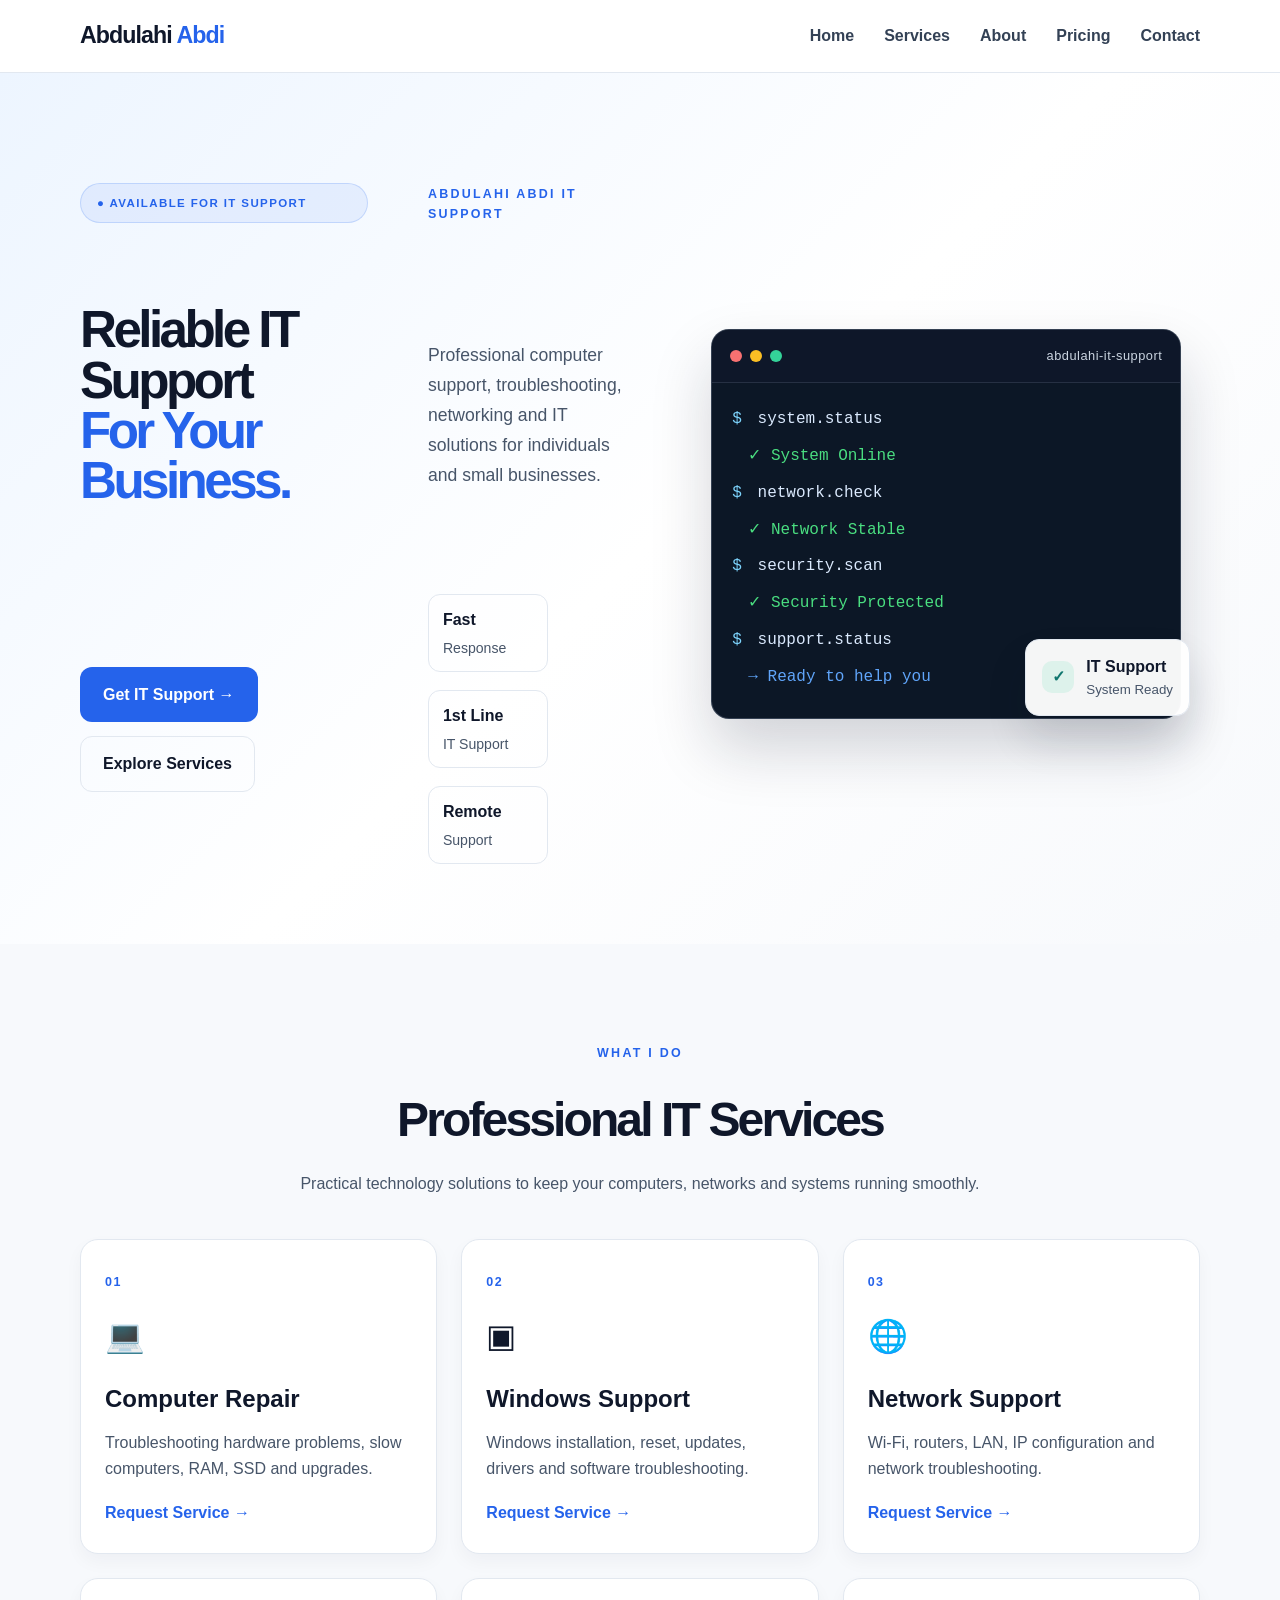
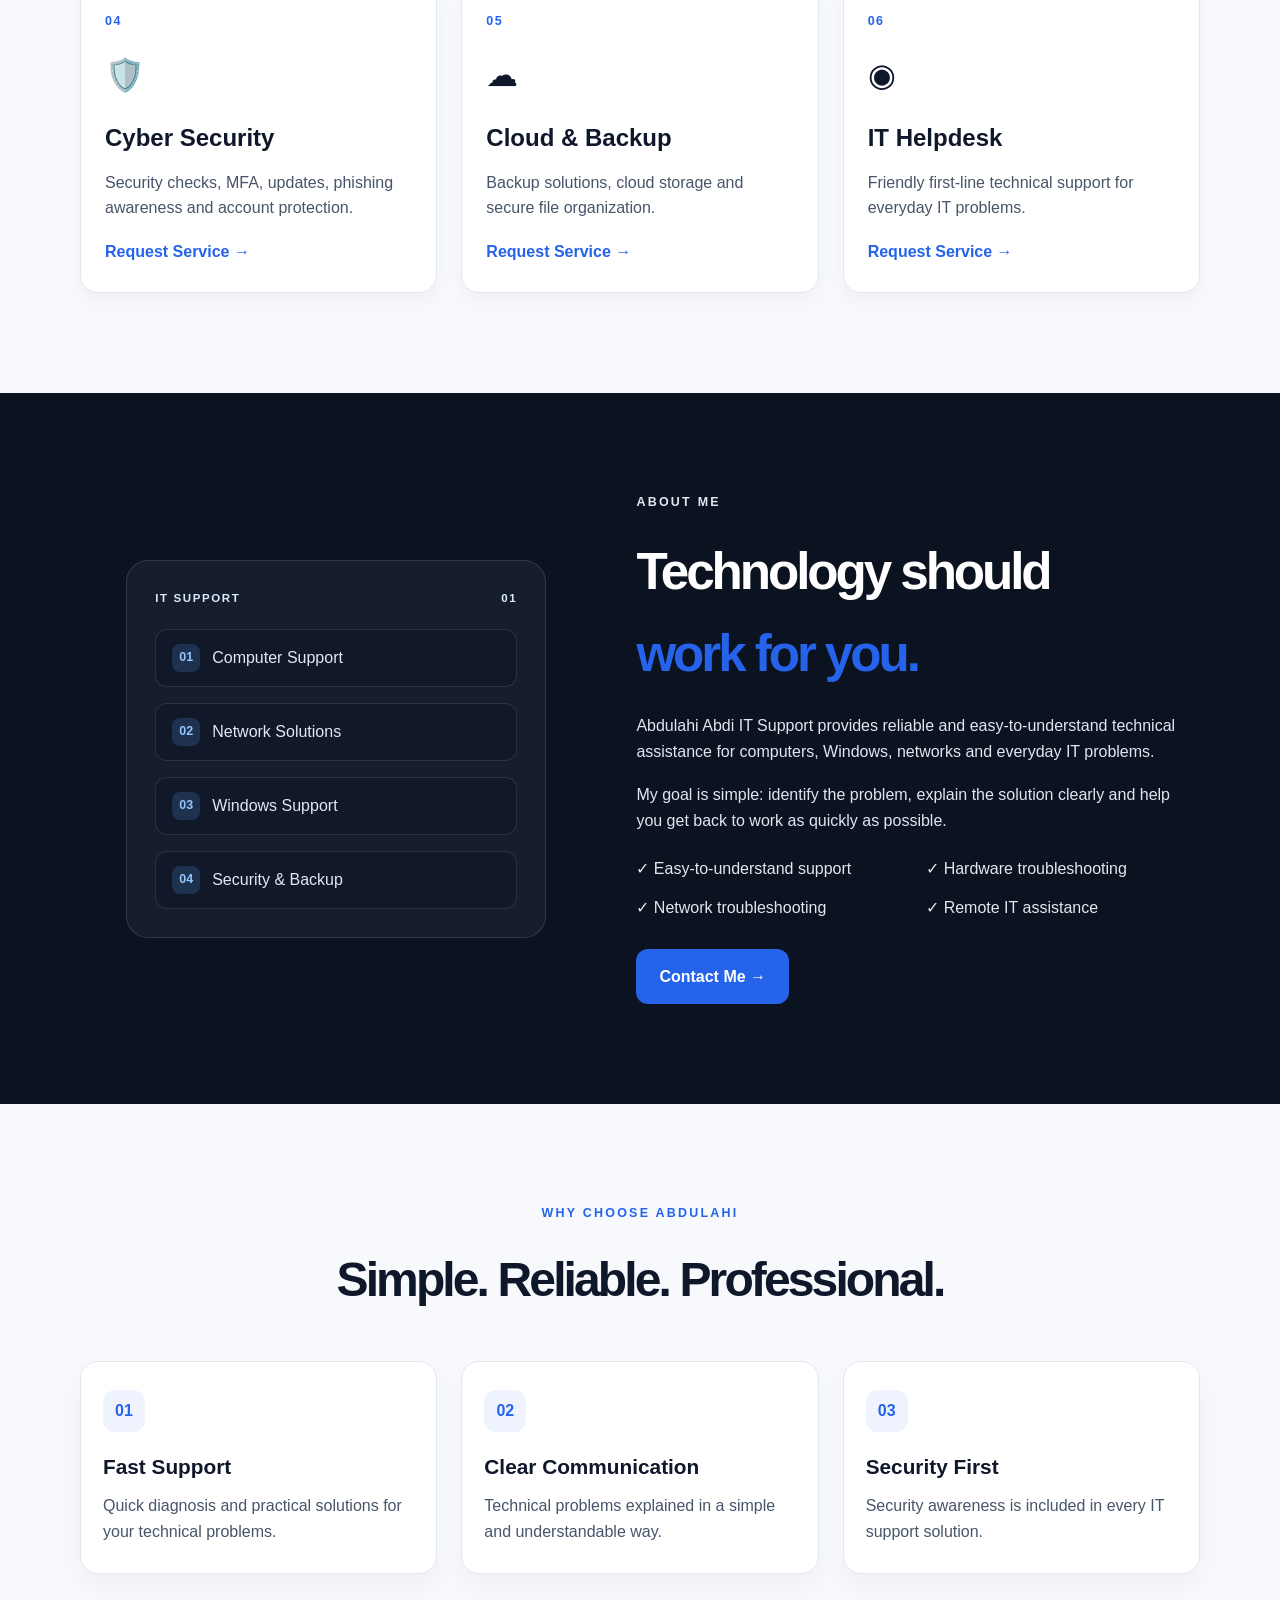
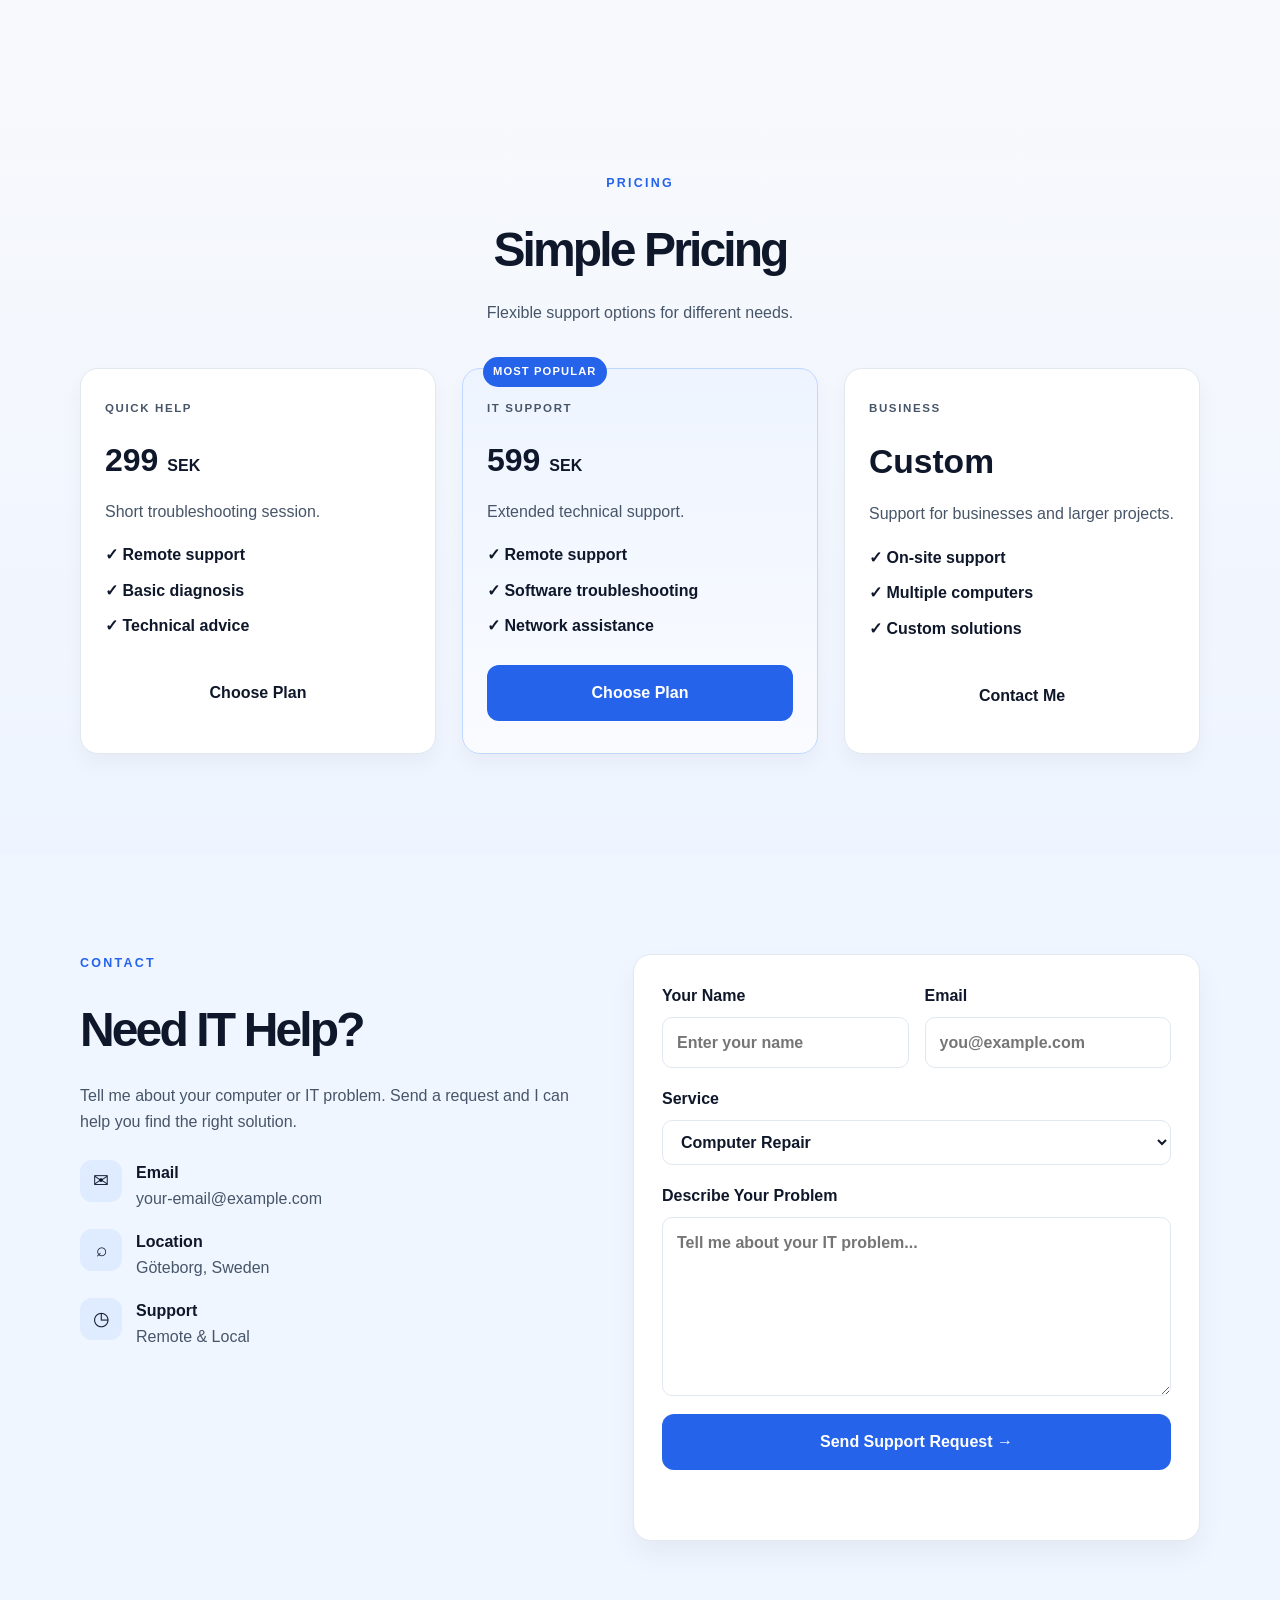
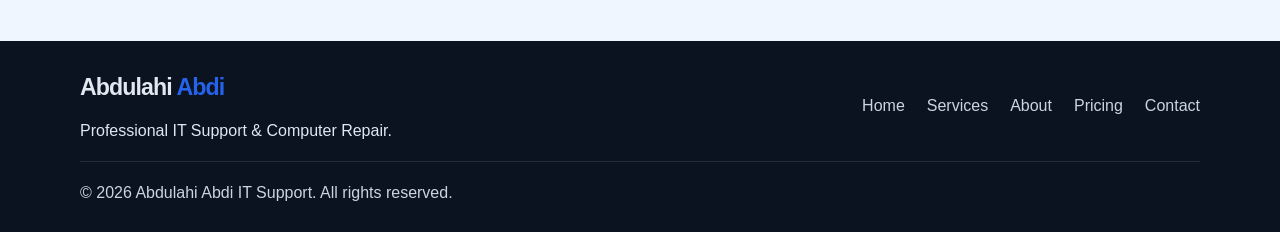
==== index.html @ 8cea76dd "Add files via upload" ====
<!DOCTYPE html>
<html lang="en">
<head>
    <meta charset="UTF-8">
    <meta name="viewport" content="width=device-width, initial-scale=1.0">

    <meta name="description"
        content="Abdulahi Abdi IT Support - Professional IT support, computer repair, networking and technical solutions in Sweden.">

    <title>Abdulahi Abdi | IT Support</title>

    <link rel="stylesheet" href="style.css">
</head>

<body>

    <!-- HEADER -->
    <header class="header">
        <div class="container nav">

            <a href="#home" class="logo">
                Abdulahi <span>Abdi</span>
            </a>

            <button class="menu-btn" id="menuBtn" aria-label="Open menu">
                ☰
            </button>

            <nav id="navMenu">
                <a href="#home">Home</a>
                <a href="#services">Services</a>
                <a href="#about">About</a>
                <a href="#pricing">Pricing</a>
                <a href="#contact">Contact</a>
            </nav>

        </div>
    </header>


    <!-- HERO -->
    <section id="home" class="hero">

        <div class="container hero-grid">

            <div class="hero-content">

                <div class="badge">
                    ● AVAILABLE FOR IT SUPPORT
                </div>

                <p class="eyebrow">
                    ABDULAHI ABDI IT SUPPORT
                </p>

                <h1>
                    Reliable IT Support
                    <span>For Your Business.</span>
                </h1>

                <p class="hero-text">
                    Professional computer support, troubleshooting,
                    networking and IT solutions for individuals and
                    small businesses.
                </p>

                <div class="hero-buttons">

                    <a href="#contact" class="btn primary">
                        Get IT Support →
                    </a>

                    <a href="#services" class="btn outline">
                        Explore Services
                    </a>

                </div>

                <div class="hero-info">

                    <div>
                        <strong>Fast</strong>
                        <span>Response</span>
                    </div>

                    <div>
                        <strong>1st Line</strong>
                        <span>IT Support</span>
                    </div>

                    <div>
                        <strong>Remote</strong>
                        <span>Support</span>
                    </div>

                </div>

            </div>


            <!-- IT TERMINAL -->
            <div class="hero-visual">

                <div class="glow"></div>

                <div class="terminal-window">

                    <div class="terminal-header">

                        <div class="terminal-dots">
                            <span></span>
                            <span></span>
                            <span></span>
                        </div>

                        <p>abdulahi-it-support</p>

                    </div>

                    <div class="terminal-body">

                        <p>
                            <span class="command">$</span>
                            system.status
                        </p>

                        <p class="success">
                            ✓ System Online
                        </p>

                        <p>
                            <span class="command">$</span>
                            network.check
                        </p>

                        <p class="success">
                            ✓ Network Stable
                        </p>

                        <p>
                            <span class="command">$</span>
                            security.scan
                        </p>

                        <p class="success">
                            ✓ Security Protected
                        </p>

                        <p>
                            <span class="command">$</span>
                            support.status
                        </p>

                        <p class="ready">
                            → Ready to help you
                        </p>

                    </div>

                </div>

                <div class="floating-card">

                    <div class="floating-icon">
                        ✓
                    </div>

                    <div>
                        <strong>IT Support</strong>
                        <small>System Ready</small>
                    </div>

                </div>

            </div>

        </div>

    </section>


    <!-- SERVICES -->
    <section id="services" class="section">

        <div class="container">

            <div class="section-heading">

                <p class="eyebrow">
                    WHAT I DO
                </p>

                <h2>
                    Professional IT Services
                </h2>

                <p>
                    Practical technology solutions to keep your
                    computers, networks and systems running smoothly.
                </p>

            </div>


            <div class="services-grid">

                <article class="service-card">

                    <div class="service-number">01</div>

                    <div class="service-icon">💻</div>

                    <h3>Computer Repair</h3>

                    <p>
                        Troubleshooting hardware problems,
                        slow computers, RAM, SSD and upgrades.
                    </p>

                    <button class="service-btn"
                        data-service="Computer Repair">
                        Request Service →
                    </button>

                </article>


                <article class="service-card">

                    <div class="service-number">02</div>

                    <div class="service-icon">▣</div>

                    <h3>Windows Support</h3>

                    <p>
                        Windows installation, reset, updates,
                        drivers and software troubleshooting.
                    </p>

                    <button class="service-btn"
                        data-service="Windows Support">
                        Request Service →
                    </button>

                </article>


                <article class="service-card">

                    <div class="service-number">03</div>

                    <div class="service-icon">🌐</div>

                    <h3>Network Support</h3>

                    <p>
                        Wi-Fi, routers, LAN, IP configuration
                        and network troubleshooting.
                    </p>

                    <button class="service-btn"
                        data-service="Network Support">
                        Request Service →
                    </button>

                </article>


                <article class="service-card">

                    <div class="service-number">04</div>

                    <div class="service-icon">🛡️</div>

                    <h3>Cyber Security</h3>

                    <p>
                        Security checks, MFA, updates,
                        phishing awareness and account protection.
                    </p>

                    <button class="service-btn"
                        data-service="Cyber Security">
                        Request Service →
                    </button>

                </article>


                <article class="service-card">

                    <div class="service-number">05</div>

                    <div class="service-icon">☁</div>

                    <h3>Cloud & Backup</h3>

                    <p>
                        Backup solutions, cloud storage and
                        secure file organization.
                    </p>

                    <button class="service-btn"
                        data-service="Cloud & Backup">
                        Request Service →
                    </button>

                </article>


                <article class="service-card">

                    <div class="service-number">06</div>

                    <div class="service-icon">◉</div>

                    <h3>IT Helpdesk</h3>

                    <p>
                        Friendly first-line technical support
                        for everyday IT problems.
                    </p>

                    <button class="service-btn"
                        data-service="IT Helpdesk">
                        Request Service →
                    </button>

                </article>

            </div>

        </div>

    </section>


    <!-- ABOUT -->
    <section id="about" class="about-section">

        <div class="container about-grid">

            <div class="about-visual">

                <div class="about-box">

                    <div class="about-top">
                        <span>IT SUPPORT</span>
                        <span>01</span>
                    </div>

                    <div class="about-code">

                        <p>
                            <span>01</span>
                            Computer Support
                        </p>

                        <p>
                            <span>02</span>
                            Network Solutions
                        </p>

                        <p>
                            <span>03</span>
                            Windows Support
                        </p>

                        <p>
                            <span>04</span>
                            Security & Backup
                        </p>

                    </div>

                </div>

            </div>


            <div class="about-content">

                <p class="eyebrow">
                    ABOUT ME
                </p>

                <h2>
                    Technology should
                    <span>work for you.</span>
                </h2>

                <p>
                    Abdulahi Abdi IT Support provides reliable and
                    easy-to-understand technical assistance for
                    computers, Windows, networks and everyday IT
                    problems.
                </p>

                <p>
                    My goal is simple: identify the problem,
                    explain the solution clearly and help you get
                    back to work as quickly as possible.
                </p>

                <div class="check-list">

                    <div>✓ Easy-to-understand support</div>
                    <div>✓ Hardware troubleshooting</div>
                    <div>✓ Network troubleshooting</div>
                    <div>✓ Remote IT assistance</div>

                </div>

                <a href="#contact" class="btn primary">
                    Contact Me →
                </a>

            </div>

        </div>

    </section>


    <!-- WHY CHOOSE US -->
    <section class="section why-section">

        <div class="container">

            <div class="section-heading">

                <p class="eyebrow">
                    WHY CHOOSE ABDULAHI
                </p>

                <h2>
                    Simple. Reliable. Professional.
                </h2>

            </div>


            <div class="why-grid">

                <div class="why-card">
                    <div>01</div>
                    <h3>Fast Support</h3>
                    <p>
                        Quick diagnosis and practical solutions
                        for your technical problems.
                    </p>
                </div>

                <div class="why-card">
                    <div>02</div>
                    <h3>Clear Communication</h3>
                    <p>
                        Technical problems explained in a simple
                        and understandable way.
                    </p>
                </div>

                <div class="why-card">
                    <div>03</div>
                    <h3>Security First</h3>
                    <p>
                        Security awareness is included in every
                        IT support solution.
                    </p>
                </div>

            </div>

        </div>

    </section>


    <!-- PRICING -->
    <section id="pricing" class="section pricing-section">

        <div class="container">

            <div class="section-heading">

                <p class="eyebrow">
                    PRICING
                </p>

                <h2>
                    Simple Pricing
                </h2>

                <p>
                    Flexible support options for different needs.
                </p>

            </div>


            <div class="pricing-grid">

                <article class="price-card">

                    <p class="plan">QUICK HELP</p>

                    <h3>
                        299 <small>SEK</small>
                    </h3>

                    <p>
                        Short troubleshooting session.
                    </p>

                    <ul>
                        <li>✓ Remote support</li>
                        <li>✓ Basic diagnosis</li>
                        <li>✓ Technical advice</li>
                    </ul>

                    <a href="#contact"
                        class="btn outline full">
                        Choose Plan
                    </a>

                </article>


                <article class="price-card featured">

                    <div class="popular">
                        MOST POPULAR
                    </div>

                    <p class="plan">IT SUPPORT</p>

                    <h3>
                        599 <small>SEK</small>
                    </h3>

                    <p>
                        Extended technical support.
                    </p>

                    <ul>
                        <li>✓ Remote support</li>
                        <li>✓ Software troubleshooting</li>
                        <li>✓ Network assistance</li>
                    </ul>

                    <a href="#contact"
                        class="btn primary full">
                        Choose Plan
                    </a>

                </article>


                <article class="price-card">

                    <p class="plan">BUSINESS</p>

                    <h3 class="custom">
                        Custom
                    </h3>

                    <p>
                        Support for businesses and larger projects.
                    </p>

                    <ul>
                        <li>✓ On-site support</li>
                        <li>✓ Multiple computers</li>
                        <li>✓ Custom solutions</li>
                    </ul>

                    <a href="#contact"
                        class="btn outline full">
                        Contact Me
                    </a>

                </article>

            </div>

        </div>

    </section>


    <!-- CONTACT -->
    <section id="contact" class="contact-section">

        <div class="container contact-grid">

            <div class="contact-content">

                <p class="eyebrow">
                    CONTACT
                </p>

                <h2>
                    Need IT Help?
                </h2>

                <p>
                    Tell me about your computer or IT problem.
                    Send a request and I can help you find the
                    right solution.
                </p>

                <div class="contact-items">

                    <div class="contact-item">
                        <div>✉</div>
                        <div>
                            <strong>Email</strong>
                            <span>your-email@example.com</span>
                        </div>
                    </div>

                    <div class="contact-item">
                        <div>⌕</div>
                        <div>
                            <strong>Location</strong>
                            <span>Göteborg, Sweden</span>
                        </div>
                    </div>

                    <div class="contact-item">
                        <div>◷</div>
                        <div>
                            <strong>Support</strong>
                            <span>Remote & Local</span>
                        </div>
                    </div>

                </div>

            </div>


            <form id="contactForm" class="contact-form">

                <div class="form-row">

                    <label>
                        Your Name
                        <input
                            type="text"
                            id="name"
                            placeholder="Enter your name"
                            required>
                    </label>

                    <label>
                        Email
                        <input
                            type="email"
                            id="email"
                            placeholder="you@example.com"
                            required>
                    </label>

                </div>


                <label>
                    Service
                    <select id="service">

                        <option>Computer Repair</option>
                        <option>Windows Support</option>
                        <option>Network Support</option>
                        <option>Cyber Security</option>
                        <option>Cloud & Backup</option>
                        <option>IT Helpdesk</option>

                    </select>
                </label>


                <label>
                    Describe Your Problem
                    <textarea
                        id="message"
                        rows="6"
                        placeholder="Tell me about your IT problem..."
                        required></textarea>
                </label>


                <button
                    type="submit"
                    class="btn primary full">
                    Send Support Request →
                </button>

                <p id="formMessage"></p>

            </form>

        </div>

    </section>


    <!-- FOOTER -->
    <footer>

        <div class="container footer-grid">

            <div>

                <a href="#home" class="logo">
                    Abdulahi <span>Abdi</span>
                </a>

                <p>
                    Professional IT Support &
                    Computer Repair.
                </p>

            </div>


            <div class="footer-links">

                <a href="#home">Home</a>
                <a href="#services">Services</a>
                <a href="#about">About</a>
                <a href="#pricing">Pricing</a>
                <a href="#contact">Contact</a>

            </div>

        </div>


        <div class="container copyright">

            <p>
                © <span id="year"></span>
                Abdulahi Abdi IT Support.
                All rights reserved.
            </p>

        </div>

    </footer>


    <script src="script.js"></script>

</body>
</html>
---- style.css ----
﻿* {
  box-sizing: border-box;
  margin: 0;
  padding: 0;
}

:root {
  --bg: #f7f9fc;
  --text: #0f172a;
  --muted: #475569;
  --primary: #2563eb;
  --primary-dark: #1d4ed8;
  --secondary: #ffffff;
  --border: #e2e8f0;
  --dark: #0b1220;
  --card: #ffffff;
  --soft: #f3f6fb;
  --green: #32d583;
  --blue: #60a5fa;
  --shadow: rgba(15, 23, 42, 0.12);
}

html {
  scroll-behavior: smooth;
}

body {
  font-family: Inter, "Segoe UI", sans-serif;
  color: var(--text);
  background: var(--bg);
  line-height: 1.6;
}

a {
  text-decoration: none;
  color: inherit;
}

button,
input,
select,
textarea {
  font: inherit;
}

img {
  max-width: 100%;
  display: block;
}

.container {
  width: min(1120px, 92%);
  margin: 0 auto;
}

.header {
  position: sticky;
  top: 0;
  z-index: 100;
  background: rgba(255, 255, 255, 0.95);
  backdrop-filter: blur(12px);
  border-bottom: 1px solid var(--border);
}

.nav {
  display: flex;
  align-items: center;
  justify-content: space-between;
  height: 72px;
}

.logo {
  font-size: 1.45rem;
  font-weight: 900;
  letter-spacing: -0.04em;
}

.logo span {
  color: var(--primary);
}

nav {
  display: flex;
  align-items: center;
  gap: 30px;
  color: #334155;
  font-weight: 700;
}

nav a {
  transition: color 0.2s ease;
}

nav a:hover {
  color: var(--primary);
}

.menu-btn {
  display: none;
  background: transparent;
  border: none;
  color: var(--dark);
  font-size: 1.8rem;
  cursor: pointer;
}

.hero {
  padding: 110px 0 80px;
  background: linear-gradient(135deg, #edf5ff 0%, #ffffff 52%, #f7f9fc 100%);
}

.hero-content {
  display: grid;
  grid-template-columns: 1.15fr 0.85fr;
  gap: 60px;
  align-items: center;
}

.small-title {
  color: var(--primary);
  font-size: 0.76rem;
  letter-spacing: 0.2em;
  font-weight: 800;
  margin-bottom: 18px;
}

.hero-text h1 {
  font-size: clamp(2.9rem, 5vw, 5rem);
  line-height: 0.98;
  letter-spacing: -0.06em;
  font-weight: 900;
  max-width: 620px;
}

.hero-text h1 span {
  color: var(--primary);
}

.hero-description {
  color: var(--muted);
  font-size: 1.1rem;
  max-width: 580px;
  margin-top: 22px;
}

.hero-buttons {
  display: flex;
  flex-wrap: wrap;
  gap: 14px;
  margin-top: 28px;
}

.btn {
  display: inline-block;
  border-radius: 12px;
  padding: 14px 22px;
  font-weight: 800;
  border: 1px solid transparent;
  transition: 0.2s ease;
}

.btn.primary {
  background: var(--primary);
  color: #ffffff;
}

.btn.primary:hover {
  background: var(--primary-dark);
}

.btn.secondary {
  background: var(--secondary);
  border-color: var(--border);
  color: var(--text);
}

.btn.secondary:hover {
  border-color: #94a3b8;
}

.full {
  width: 100%;
  text-align: center;
}

.computer-card {
  display: flex;
  justify-content: center;
}

.terminal {
  width: min(100%, 470px);
  background: #0d1728;
  color: #dbeafe;
  border-radius: 18px;
  padding: 22px;
  box-shadow: 0 28px 60px rgba(15, 23, 42, 0.22);
  font-family: "SFMono-Regular", Consolas, monospace;
}

.terminal-top {
  display: flex;
  align-items: center;
  gap: 10px;
  margin-bottom: 22px;
}

.terminal-top span {
  width: 12px;
  height: 12px;
  border-radius: 50%;
  display: inline-block;
}

.terminal-top span:nth-child(1) {
  background: #f87171;
}

.terminal-top span:nth-child(2) {
  background: #fbbf24;
}

.terminal-top span:nth-child(3) {
  background: #4ade80;
}

.terminal-content p {
  margin: 10px 0;
  font-size: 1rem;
}

.terminal-content .green {
  color: var(--green);
}

.terminal-content .blue {
  color: var(--blue);
}

.section {
  padding: 100px 0;
}

.section-title {
  text-align: center;
  margin-bottom: 48px;
}

.section-title h2 {
  font-size: clamp(2.1rem, 4vw, 3rem);
  letter-spacing: -0.05em;
  margin-bottom: 12px;
}

.section-title p:last-child {
  color: var(--muted);
  max-width: 620px;
  margin: 0 auto;
}

.services-grid {
  display: grid;
  grid-template-columns: repeat(3, minmax(0, 1fr));
  gap: 24px;
}

.service-card {
  background: var(--card);
  border: 1px solid var(--border);
  border-radius: 18px;
  padding: 28px 24px;
  box-shadow: 0 8px 18px rgba(15, 23, 42, 0.04);
}

.service-icon {
  font-size: 2rem;
  margin-bottom: 18px;
}

.service-card h3 {
  font-size: 1.5rem;
  margin-bottom: 12px;
}

.service-card p {
  color: var(--muted);
  margin-bottom: 18px;
}

.service-btn {
  border: none;
  background: transparent;
  color: var(--primary);
  font-weight: 800;
  font-size: 1rem;
  cursor: pointer;
  padding: 0;
}

.about {
  background: var(--dark);
  color: #ffffff;
  padding: 100px 0;
}

.about-grid {
  display: grid;
  grid-template-columns: 1.2fr 0.8fr;
  gap: 60px;
  align-items: center;
}

.about h2 {
  font-size: clamp(2.2rem, 4vw, 3rem);
  letter-spacing: -0.05em;
  margin-bottom: 18px;
}

.about p {
  color: #dfe7f3;
}

.check-list {
  list-style: none;
  margin-top: 22px;
  display: flex;
  flex-direction: column;
  gap: 12px;
  color: #e2e8f0;
}

.check-list li {
  position: relative;
  padding-left: 20px;
}

.check-list li::before {
  content: "✓";
  position: absolute;
  left: 0;
  color: #4ade80;
}

.stats {
  display: grid;
  grid-template-columns: repeat(2, minmax(0, 1fr));
  gap: 20px;
}

.stat {
  background: rgba(255, 255, 255, 0.04);
  border: 1px solid rgba(255, 255, 255, 0.08);
  border-radius: 18px;
  padding: 28px 18px;
  display: flex;
  flex-direction: column;
  gap: 8px;
  min-height: 150px;
  justify-content: center;
}

.stat strong {
  font-size: 2rem;
  font-weight: 900;
}

.stat span {
  color: #dfe7f3;
}

.pricing-grid {
  display: grid;
  grid-template-columns: repeat(3, minmax(0, 1fr));
  gap: 26px;
}

.price-card {
  position: relative;
  background: var(--card);
  border: 1px solid var(--border);
  border-radius: 18px;
  padding: 30px 24px;
  box-shadow: 0 10px 20px rgba(15, 23, 42, 0.04);
}

.price-card.featured {
  background: linear-gradient(180deg, #eef4ff 0%, #f9fbff 100%);
  border-color: #bfd8ff;
}

.popular {
  position: absolute;
  top: -12px;
  left: 20px;
  background: var(--primary);
  color: #ffffff;
  border-radius: 999px;
  padding: 6px 10px;
  font-size: 0.7rem;
  font-weight: 800;
  letter-spacing: 0.1em;
}

.price-card h3 {
  font-size: 1.8rem;
  margin-bottom: 18px;
}

.price {
  font-size: clamp(2.1rem, 3vw, 3rem);
  font-weight: 900;
  letter-spacing: -0.06em;
  margin-bottom: 18px;
}

.price small {
  font-size: 1.05rem;
}

.price-card p {
  color: var(--muted);
  margin-bottom: 18px;
}

.price-card ul {
  list-style: none;
  display: flex;
  flex-direction: column;
  gap: 10px;
  margin-bottom: 26px;
}

.price-card li {
  color: var(--text);
  font-weight: 600;
}

.contact {
  background: #f0f5ff;
  padding: 100px 0;
}

.contact-grid {
  display: grid;
  grid-template-columns: 0.9fr 1.1fr;
  gap: 46px;
  align-items: start;
}

.contact-text h2 {
  font-size: clamp(2.2rem, 4vw, 3rem);
  letter-spacing: -0.05em;
  margin-bottom: 14px;
}

.contact-text > p:nth-of-type(2) {
  color: var(--muted);
}

.contact-details {
  margin-top: 26px;
  display: flex;
  flex-direction: column;
  gap: 12px;
  color: var(--text);
}

.contact-form {
  background: var(--card);
  border: 1px solid var(--border);
  border-radius: 18px;
  padding: 28px;
  box-shadow: 0 14px 28px rgba(15, 23, 42, 0.05);
  display: flex;
  flex-direction: column;
  gap: 18px;
}

.contact-form label {
  display: flex;
  flex-direction: column;
  gap: 8px;
  font-weight: 700;
}

.contact-form input,
.contact-form select,
.contact-form textarea {
  border: 1px solid var(--border);
  border-radius: 10px;
  background: #ffffff;
  color: var(--text);
  padding: 12px 14px;
  transition: border-color 0.2s ease, box-shadow 0.2s ease;
}

.contact-form input:focus,
.contact-form select:focus,
.contact-form textarea:focus {
  border-color: var(--primary);
  box-shadow: 0 0 0 4px rgba(37, 99, 235, 0.12);
  outline: none;
}

.contact-form textarea {
  min-height: 135px;
  resize: vertical;
}

#formMessage {
  min-height: 24px;
  font-weight: 700;
  color: #0b7f4c;
}

footer {
  background: var(--dark);
  color: #e2e8f0;
}

.footer {
  display: flex;
  justify-content: space-between;
  align-items: center;
  gap: 28px;
  padding: 28px 0;
}

.footer p {
  color: #cbd5e1;
}

.footer-links {
  display: flex;
  gap: 22px;
  flex-wrap: wrap;
}

.footer-links a {
  color: #cbd5e1;
}

.hero-grid {
  display: grid;
  grid-template-columns: 1.05fr 0.95fr;
  gap: 52px;
  align-items: center;
}

.badge {
  display: inline-flex;
  align-items: center;
  gap: 8px;
  font-size: 0.72rem;
  letter-spacing: 0.12em;
  font-weight: 800;
  color: var(--primary);
  background: rgba(37, 99, 235, 0.08);
  border: 1px solid rgba(37, 99, 235, 0.18);
  border-radius: 999px;
  padding: 10px 16px;
  margin-bottom: 22px;
}

.eyebrow {
  color: var(--primary);
  font-size: 0.78rem;
  letter-spacing: 0.18em;
  font-weight: 800;
  margin-bottom: 18px;
  text-transform: uppercase;
}

.hero-content h1 {
  font-size: clamp(2.8rem, 4vw, 4.5rem);
  line-height: 0.98;
  letter-spacing: -0.07em;
  font-weight: 900;
  max-width: 620px;
}

.hero-content h1 span {
  display: block;
  color: var(--primary);
}

.hero-text {
  color: var(--muted);
  font-size: 1.1rem;
  line-height: 1.7;
  max-width: 560px;
  margin-top: 20px;
}

.hero-buttons .btn.outline {
  background: transparent;
  border: 1px solid var(--border);
  color: var(--text);
}

.hero-buttons .btn.outline:hover {
  border-color: #94a3b8;
  background: #f8fafc;
}

.hero-info {
  display: flex;
  flex-wrap: wrap;
  gap: 18px;
  margin-top: 28px;
}

.hero-info div {
  display: flex;
  flex-direction: column;
  gap: 4px;
  min-width: 120px;
  padding: 12px 14px;
  border-radius: 12px;
  background: rgba(255, 255, 255, 0.7);
  border: 1px solid var(--border);
}

.hero-info strong {
  font-size: 1rem;
}

.hero-info span {
  color: var(--muted);
  font-size: 0.88rem;
}

.hero-visual {
  position: relative;
  display: flex;
  justify-content: center;
  align-items: center;
  min-height: 420px;
}

.glow {
  position: absolute;
  inset: 12% 10% auto 10%;
  height: 280px;
  border-radius: 50%;
  background: radial-gradient(circle, rgba(37, 99, 235, 0.22), rgba(37, 99, 235, 0.02) 60%, transparent 100%);
  filter: blur(10px);
}

.terminal-window {
  position: relative;
  width: min(100%, 470px);
  background: #0c1726;
  border-radius: 18px;
  overflow: hidden;
  border: 1px solid rgba(148, 163, 184, 0.3);
  box-shadow: 0 30px 60px rgba(15, 23, 42, 0.18);
  z-index: 1;
}

.terminal-header {
  display: flex;
  justify-content: space-between;
  align-items: center;
  padding: 16px 18px;
  background: rgba(15, 23, 42, 0.8);
  border-bottom: 1px solid rgba(148, 163, 184, 0.18);
}

.terminal-header p {
  color: #cbd5e1;
  font-size: 0.8rem;
  letter-spacing: 0.04em;
}

.terminal-dots {
  display: flex;
  gap: 8px;
}

.terminal-dots span {
  width: 12px;
  height: 12px;
  border-radius: 50%;
  display: block;
}

.terminal-dots span:nth-child(1) { background: #f87171; }
.terminal-dots span:nth-child(2) { background: #fbbf24; }
.terminal-dots span:nth-child(3) { background: #34d399; }

.terminal-body {
  padding: 22px 20px 18px;
  font-family: "SFMono-Regular", Consolas, monospace;
  color: #dbeafe;
  line-height: 1.8;
}

.terminal-body p {
  margin: 0 0 8px;
}

.command {
  color: #7dd3fc;
  margin-right: 6px;
}

.success {
  color: #4ade80;
  padding-left: 16px;
}

.ready {
  color: #60a5fa;
  padding-left: 16px;
}

.floating-card {
  position: absolute;
  right: 10px;
  bottom: 18px;
  display: flex;
  align-items: center;
  gap: 12px;
  background: rgba(255, 255, 255, 0.96);
  border: 1px solid var(--border);
  border-radius: 14px;
  padding: 14px 16px;
  box-shadow: 0 24px 40px rgba(15, 23, 42, 0.12);
  z-index: 2;
}

.floating-icon {
  width: 32px;
  height: 32px;
  border-radius: 10px;
  background: rgba(52, 211, 153, 0.12);
  color: #0f766e;
  display: grid;
  place-items: center;
  font-weight: 900;
}

.floating-card strong,
.floating-card small {
  display: block;
}

.floating-card small {
  color: var(--muted);
}

.section-heading {
  max-width: 700px;
  margin: 0 auto 42px;
  text-align: center;
}

.section-heading h2 {
  font-size: clamp(2.1rem, 4vw, 3rem);
  letter-spacing: -0.06em;
  margin-bottom: 12px;
}

.section-heading p:last-child {
  color: var(--muted);
}

.service-number {
  display: inline-block;
  font-size: 0.78rem;
  font-weight: 800;
  letter-spacing: 0.12em;
  color: var(--primary);
  margin-bottom: 18px;
}

.about-section {
  background: #0b1220;
  padding: 100px 0;
}

.about-grid {
  display: grid;
  grid-template-columns: 1fr 1.1fr;
  gap: 44px;
  align-items: center;
}

.about-box {
  background: rgba(148, 163, 184, 0.08);
  border: 1px solid rgba(148, 163, 184, 0.2);
  border-radius: 22px;
  padding: 28px;
  max-width: 420px;
  margin: 0 auto;
}

.about-top {
  display: flex;
  justify-content: space-between;
  align-items: center;
  color: #dbeafe;
  font-size: 0.72rem;
  letter-spacing: 0.14em;
  font-weight: 800;
  margin-bottom: 22px;
}

.about-code {
  display: grid;
  gap: 16px;
}

.about-code p {
  display: flex;
  align-items: center;
  gap: 12px;
  padding: 14px 16px;
  border-radius: 12px;
  background: rgba(15, 23, 42, 0.6);
  border: 1px solid rgba(148, 163, 184, 0.18);
  color: #e2e8f0;
}

.about-code p span {
  display: inline-flex;
  width: 28px;
  height: 28px;
  align-items: center;
  justify-content: center;
  border-radius: 8px;
  background: rgba(96, 165, 250, 0.18);
  color: #93c5fd;
  font-size: 0.78rem;
  font-weight: 800;
}

.about-content h2 {
  font-size: clamp(2.2rem, 4vw, 3.2rem);
  letter-spacing: -0.06em;
  margin-bottom: 18px;
  color: #ffffff;
}

.about-content h2 span {
  color: var(--primary);
  display: block;
}

.about-content p {
  color: #dfe7f3;
  margin-bottom: 18px;
}

.check-list {
  display: grid;
  grid-template-columns: repeat(2, minmax(0, 1fr));
  gap: 14px 16px;
  margin: 22px 0 28px;
  color: #e2e8f0;
}

.check-list div {
  display: flex;
  align-items: center;
  gap: 10px;
}

.why-grid {
  display: grid;
  grid-template-columns: repeat(3, minmax(0, 1fr));
  gap: 24px;
}

.why-card {
  background: var(--card);
  border: 1px solid var(--border);
  border-radius: 18px;
  padding: 28px 22px;
  box-shadow: 0 12px 24px rgba(15, 23, 42, 0.04);
}

.why-card div {
  display: inline-flex;
  align-items: center;
  justify-content: center;
  width: 42px;
  height: 42px;
  border-radius: 12px;
  background: rgba(37, 99, 235, 0.08);
  color: var(--primary);
  font-weight: 900;
  margin-bottom: 18px;
}

.why-card h3 {
  margin-bottom: 10px;
  font-size: 1.3rem;
}

.why-card p {
  color: var(--muted);
}

.pricing-section {
  background: linear-gradient(180deg, #f7f9fc 0%, #eef4ff 100%);
}

.plan {
  color: var(--primary);
  font-size: 0.72rem;
  letter-spacing: 0.14em;
  font-weight: 800;
  margin-bottom: 14px;
}

.price-card h3 {
  font-size: 2rem;
  margin-bottom: 12px;
}

.price-card h3 small {
  font-size: 1rem;
}

.custom {
  font-size: 2.1rem !important;
}

.contact-section {
  background: #eff6ff;
  padding: 100px 0;
}

.contact-grid {
  display: grid;
  grid-template-columns: 0.95fr 1.05fr;
  gap: 40px;
  align-items: start;
}

.contact-content h2 {
  font-size: clamp(2.2rem, 4vw, 3rem);
  letter-spacing: -0.06em;
  margin-bottom: 14px;
}

.contact-content > p:last-of-type {
  color: var(--muted);
}

.contact-items {
  margin-top: 26px;
  display: grid;
  gap: 18px;
}

.contact-item {
  display: flex;
  align-items: flex-start;
  gap: 14px;
}

.contact-item > div:first-child {
  width: 42px;
  height: 42px;
  border-radius: 12px;
  background: rgba(37, 99, 235, 0.08);
  display: grid;
  place-items: center;
  font-size: 1.2rem;
}

.contact-item strong,
.contact-item span {
  display: block;
}

.contact-item span {
  color: var(--muted);
}

.form-row {
  display: grid;
  grid-template-columns: repeat(2, minmax(0, 1fr));
  gap: 16px;
}

.contact-form {
  display: flex;
  flex-direction: column;
  gap: 18px;
}

.footer-grid {
  display: flex;
  justify-content: space-between;
  align-items: center;
  gap: 24px;
  padding: 28px 0 18px;
}

.footer-grid p {
  color: #dfe7f3;
  margin-top: 12px;
}

.copyright {
  border-top: 1px solid rgba(148, 163, 184, 0.18);
  padding: 18px 0 26px;
}

.copyright p {
  color: #cbd5e1;
}

@media (max-width: 960px) {
  .hero-grid,
  .about-grid,
  .contact-grid,
  .services-grid,
  .pricing-grid,
  .why-grid {
    grid-template-columns: 1fr 1fr;
  }

  .hero-grid,
  .about-grid,
  .contact-grid {
    grid-template-columns: 1fr;
  }

  .hero-content {
    grid-template-columns: 1fr;
  }

  .services-grid,
  .pricing-grid,
  .why-grid {
    grid-template-columns: repeat(2, minmax(0, 1fr));
  }

  .menu-btn {
    display: block;
  }

  nav {
    position: absolute;
    top: 72px;
    right: 4%;
    left: 4%;
    display: none;
    flex-direction: column;
    align-items: flex-start;
    background: #ffffff;
    border: 1px solid var(--border);
    border-radius: 12px;
    box-shadow: var(--shadow);
    padding: 16px 18px;
  }

  nav.open {
    display: flex;
  }
}

@media (max-width: 620px) {
  .services-grid,
  .pricing-grid,
  .why-grid,
  .stats,
  .check-list,
  .form-row {
    grid-template-columns: 1fr;
  }

  .hero {
    padding-top: 80px;
  }

  .hero-buttons {
    flex-direction: column;
  }

  .btn {
    width: 100%;
    text-align: center;
  }

  .footer-grid {
    flex-direction: column;
    text-align: center;
  }

  .footer-links {
    justify-content: center;
  }
}
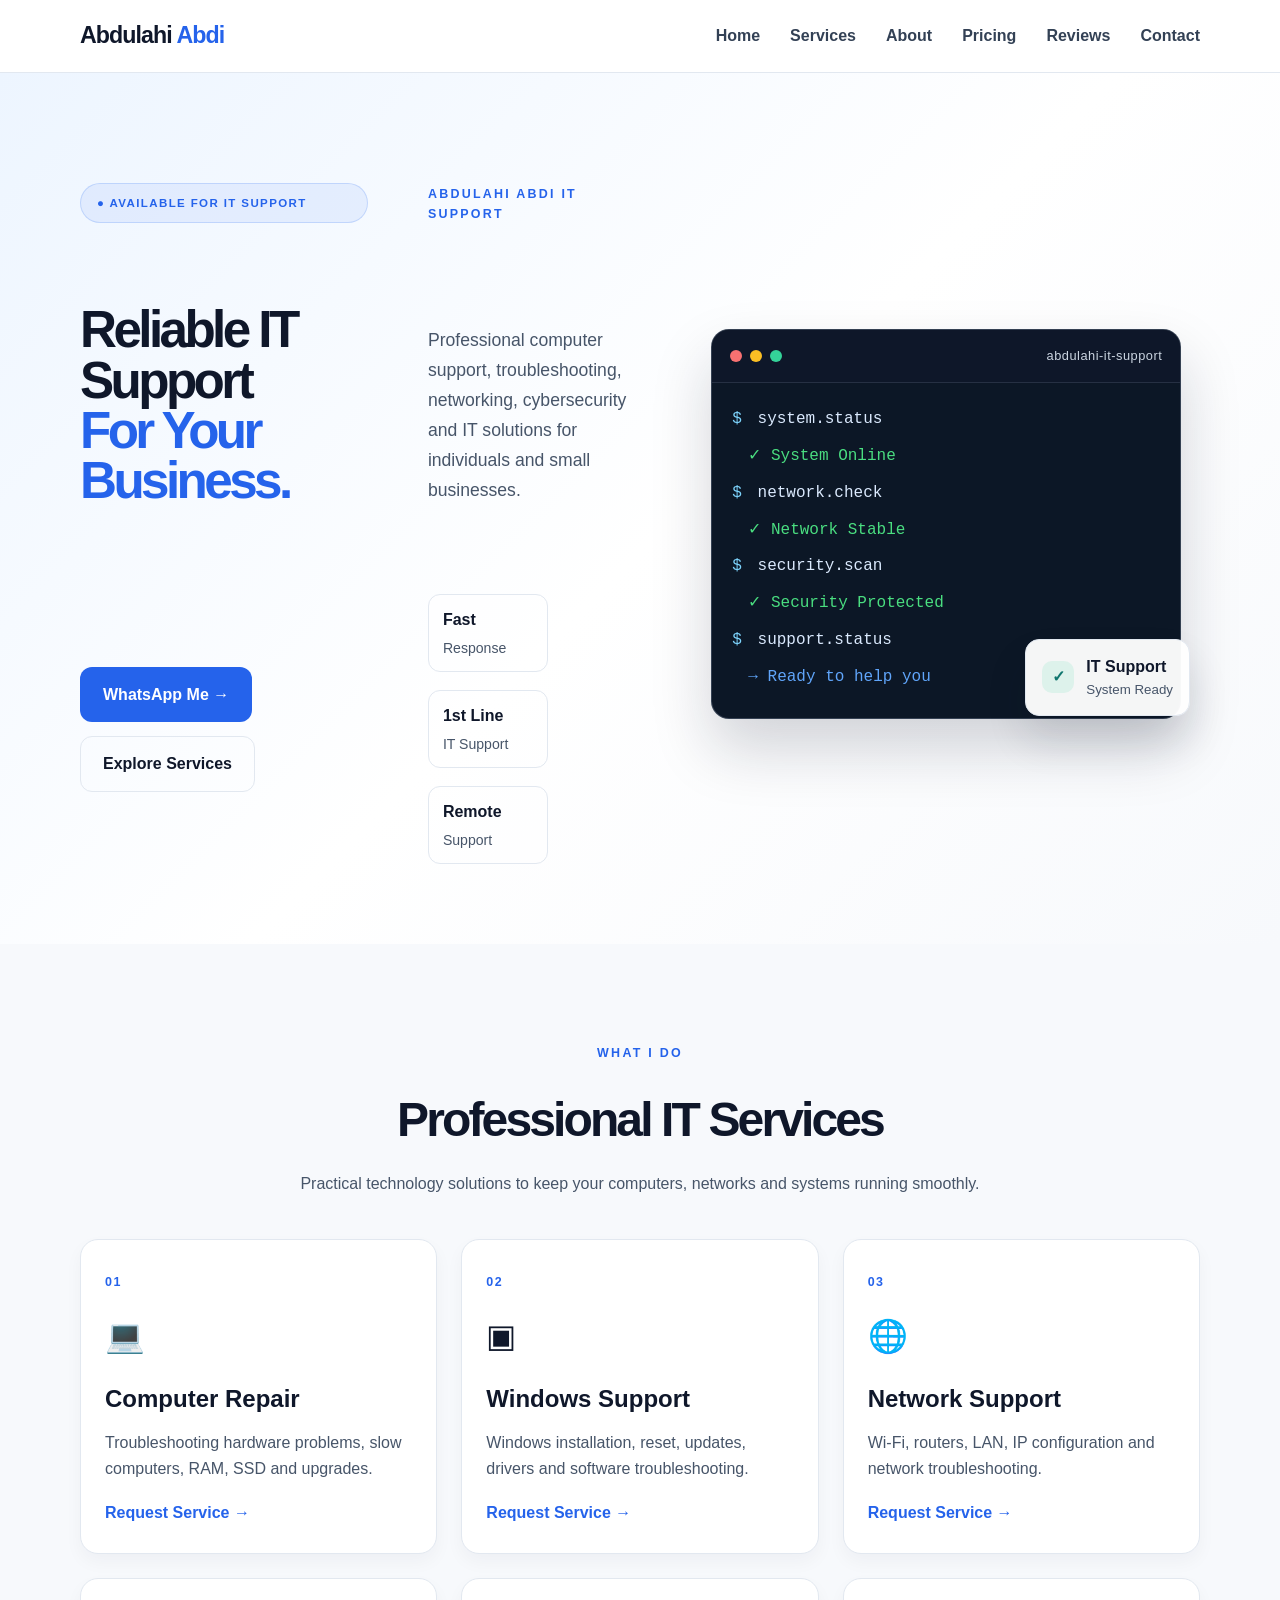
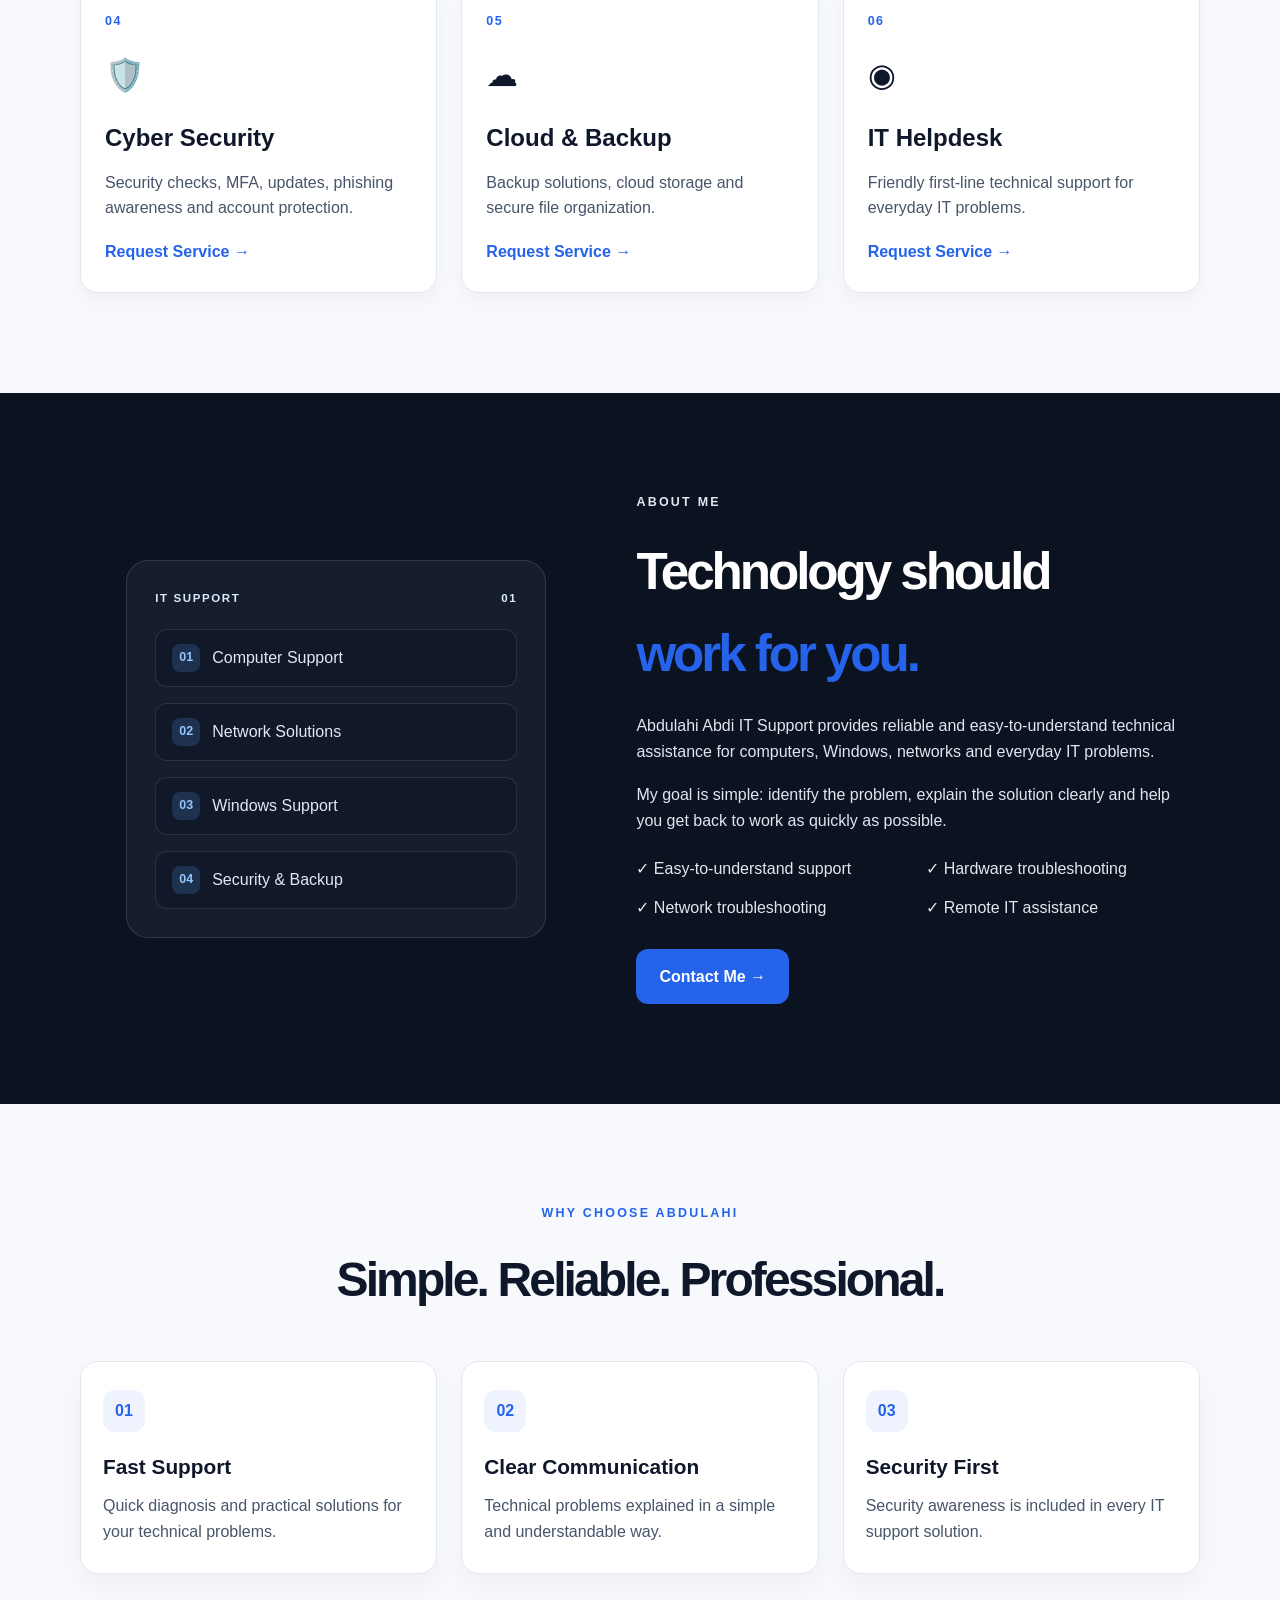
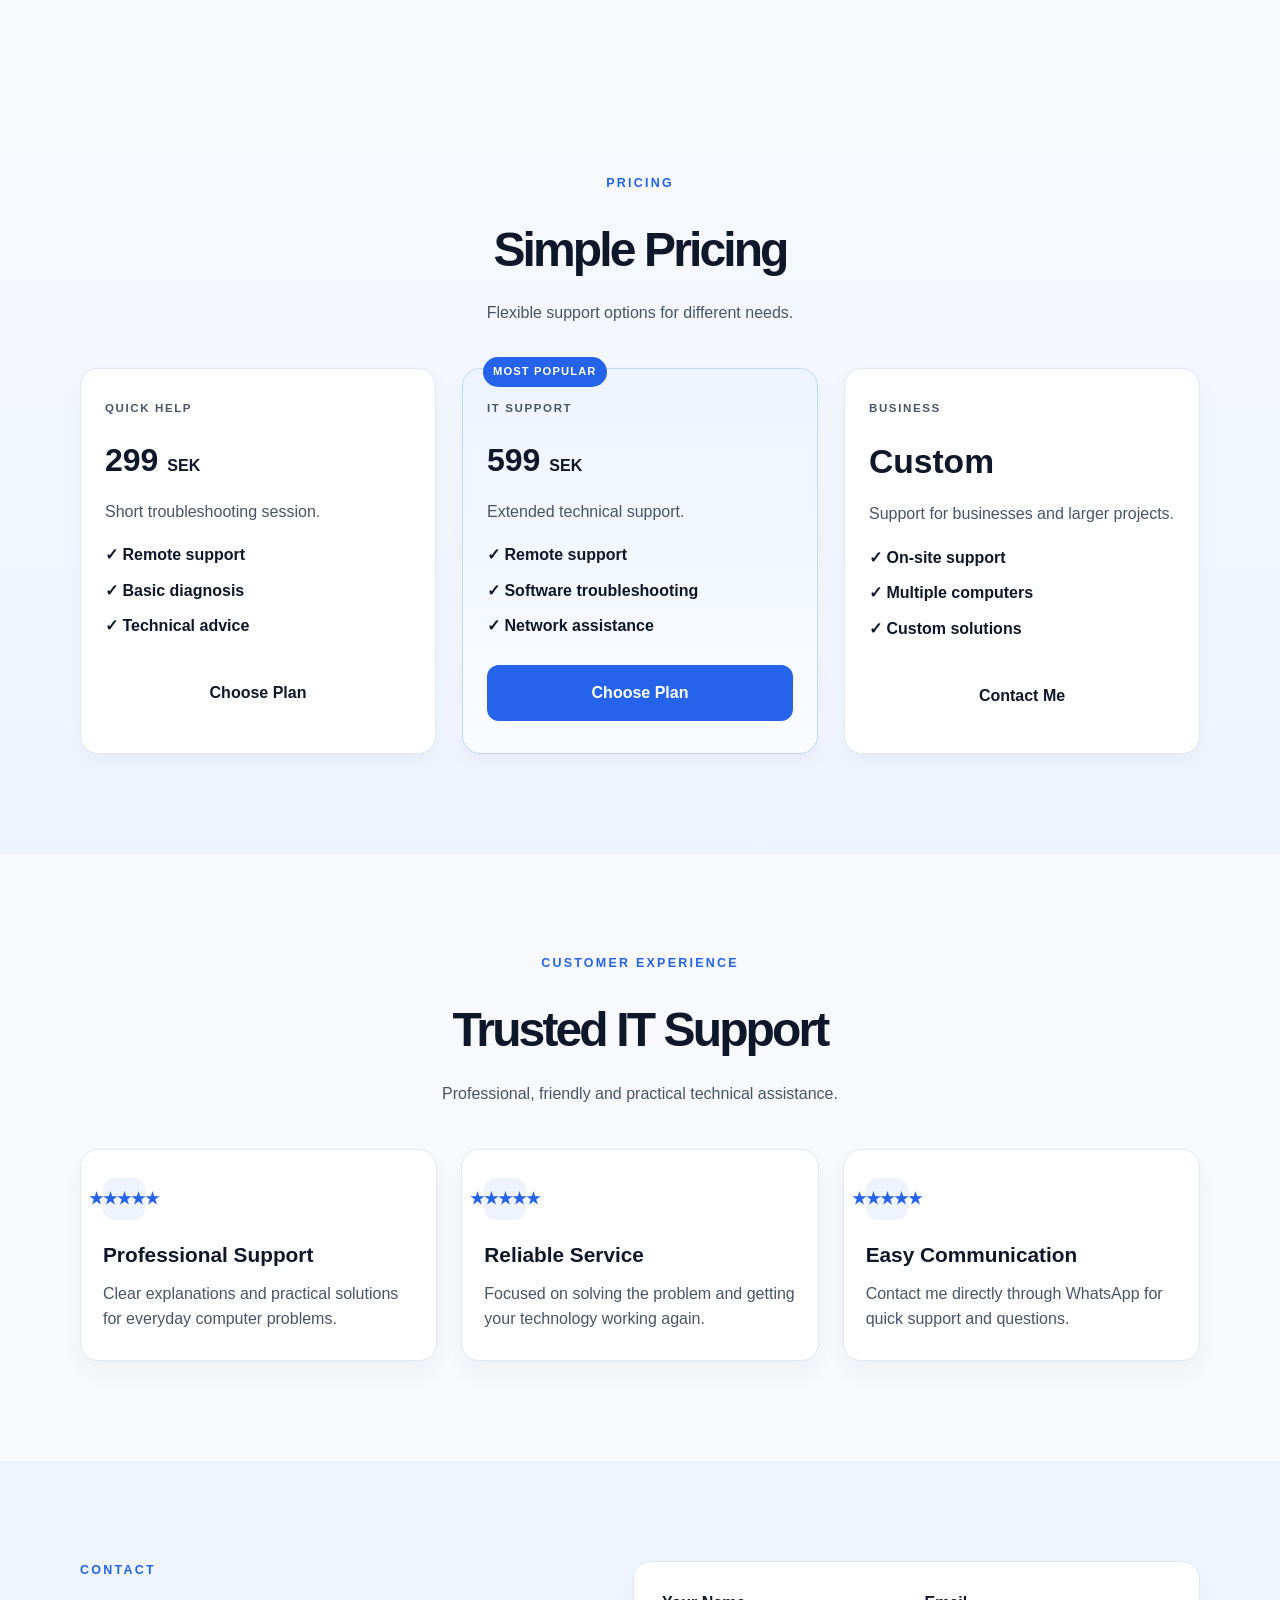
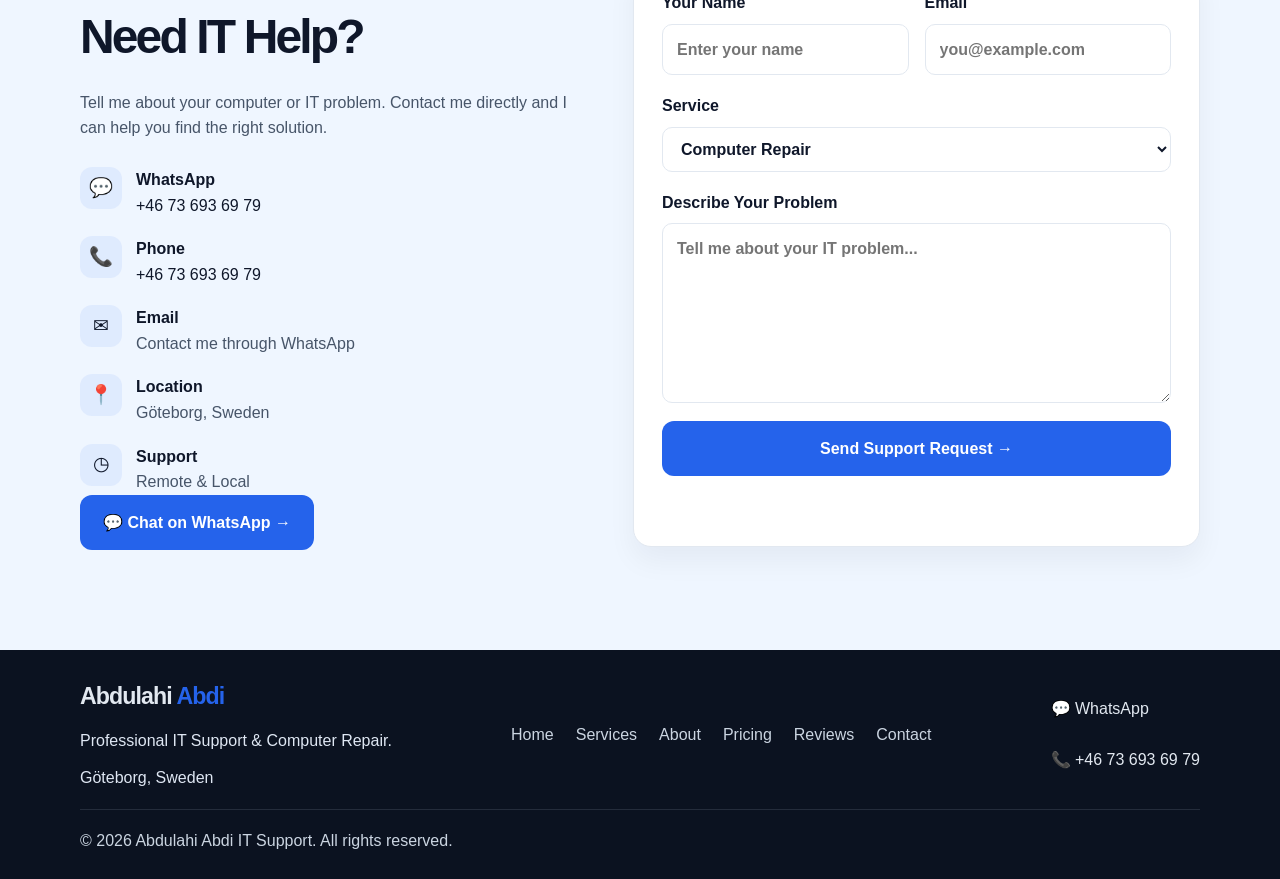
==== commit 3caeb1a8: "Update fmt.Println message from 'Hello' to 'Goodbye'" ====
--- a/index.html
+++ b/index.html
@@ -1,757 +1,902 @@
 <!DOCTYPE html>
-<html lang="en">
-<head>
-    <meta charset="UTF-8">
-    <meta name="viewport" content="width=device-width, initial-scale=1.0">
-
-    <meta name="description"
-        content="Abdulahi Abdi IT Support - Professional IT support, computer repair, networking and technical solutions in Sweden.">
-
-    <title>Abdulahi Abdi | IT Support</title>
-
-    <link rel="stylesheet" href="style.css">
+
+<html lang="en"> <head> <meta charset="UTF-8"> <meta name="viewport" content="width=device-width, initial-scale=1.0">
+
+<meta name="description"
+    content="Abdulahi Abdi IT Support - Professional IT support, computer repair, networking, cybersecurity and technical solutions in Göteborg, Sweden.">
+
+<meta name="keywords"
+    content="IT Support Göteborg, Computer Repair, Windows Support, Network Support, Cyber Security, IT Helpdesk">
+
+<title>Abdulahi Abdi | IT Support</title>
+
+<link rel="stylesheet" href="style.css">
+
 </head>
 
 <body>
 
-    <!-- HEADER -->
-    <header class="header">
-        <div class="container nav">
+<!-- HEADER -->
+<header class="header">
+    <div class="container nav">
+
+        <a href="#home" class="logo">
+            Abdulahi <span>Abdi</span>
+        </a>
+
+        <button class="menu-btn" id="menuBtn" aria-label="Open menu">
+            ☰
+        </button>
+
+        <nav id="navMenu">
+            <a href="#home">Home</a>
+            <a href="#services">Services</a>
+            <a href="#about">About</a>
+            <a href="#pricing">Pricing</a>
+            <a href="#reviews">Reviews</a>
+            <a href="#contact">Contact</a>
+        </nav>
+
+    </div>
+</header>
+
+
+<!-- HERO -->
+<section id="home" class="hero">
+
+    <div class="container hero-grid">
+
+        <div class="hero-content">
+
+            <div class="badge">
+                ● AVAILABLE FOR IT SUPPORT
+            </div>
+
+            <p class="eyebrow">
+                ABDULAHI ABDI IT SUPPORT
+            </p>
+
+            <h1>
+                Reliable IT Support
+                <span>For Your Business.</span>
+            </h1>
+
+            <p class="hero-text">
+                Professional computer support, troubleshooting,
+                networking, cybersecurity and IT solutions for
+                individuals and small businesses.
+            </p>
+
+            <div class="hero-buttons">
+
+                <a href="https://wa.me/46736936979?text=Hello%20Abdulahi%2C%20I%20need%20IT%20support."
+                   class="btn primary"
+                   target="_blank"
+                   rel="noopener">
+                    WhatsApp Me →
+                </a>
+
+                <a href="#services" class="btn outline">
+                    Explore Services
+                </a>
+
+            </div>
+
+            <div class="hero-info">
+
+                <div>
+                    <strong>Fast</strong>
+                    <span>Response</span>
+                </div>
+
+                <div>
+                    <strong>1st Line</strong>
+                    <span>IT Support</span>
+                </div>
+
+                <div>
+                    <strong>Remote</strong>
+                    <span>Support</span>
+                </div>
+
+            </div>
+
+        </div>
+
+
+        <!-- IT TERMINAL -->
+        <div class="hero-visual">
+
+            <div class="glow"></div>
+
+            <div class="terminal-window">
+
+                <div class="terminal-header">
+
+                    <div class="terminal-dots">
+                        <span></span>
+                        <span></span>
+                        <span></span>
+                    </div>
+
+                    <p>abdulahi-it-support</p>
+
+                </div>
+
+                <div class="terminal-body">
+
+                    <p>
+                        <span class="command">$</span>
+                        system.status
+                    </p>
+
+                    <p class="success">
+                        ✓ System Online
+                    </p>
+
+                    <p>
+                        <span class="command">$</span>
+                        network.check
+                    </p>
+
+                    <p class="success">
+                        ✓ Network Stable
+                    </p>
+
+                    <p>
+                        <span class="command">$</span>
+                        security.scan
+                    </p>
+
+                    <p class="success">
+                        ✓ Security Protected
+                    </p>
+
+                    <p>
+                        <span class="command">$</span>
+                        support.status
+                    </p>
+
+                    <p class="ready">
+                        → Ready to help you
+                    </p>
+
+                </div>
+
+            </div>
+
+            <div class="floating-card">
+
+                <div class="floating-icon">
+                    ✓
+                </div>
+
+                <div>
+                    <strong>IT Support</strong>
+                    <small>System Ready</small>
+                </div>
+
+            </div>
+
+        </div>
+
+    </div>
+
+</section>
+
+
+<!-- SERVICES -->
+<section id="services" class="section">
+
+    <div class="container">
+
+        <div class="section-heading">
+
+            <p class="eyebrow">
+                WHAT I DO
+            </p>
+
+            <h2>
+                Professional IT Services
+            </h2>
+
+            <p>
+                Practical technology solutions to keep your
+                computers, networks and systems running smoothly.
+            </p>
+
+        </div>
+
+
+        <div class="services-grid">
+
+            <article class="service-card">
+                <div class="service-number">01</div>
+                <div class="service-icon">💻</div>
+
+                <h3>Computer Repair</h3>
+
+                <p>
+                    Troubleshooting hardware problems,
+                    slow computers, RAM, SSD and upgrades.
+                </p>
+
+                <a href="https://wa.me/46736936979?text=Hello%20Abdulahi%2C%20I%20need%20Computer%20Repair."
+                   class="service-btn"
+                   target="_blank"
+                   rel="noopener">
+                    Request Service →
+                </a>
+            </article>
+
+
+            <article class="service-card">
+                <div class="service-number">02</div>
+                <div class="service-icon">▣</div>
+
+                <h3>Windows Support</h3>
+
+                <p>
+                    Windows installation, reset, updates,
+                    drivers and software troubleshooting.
+                </p>
+
+                <a href="https://wa.me/46736936979?text=Hello%20Abdulahi%2C%20I%20need%20Windows%20Support."
+                   class="service-btn"
+                   target="_blank"
+                   rel="noopener">
+                    Request Service →
+                </a>
+            </article>
+
+
+            <article class="service-card">
+                <div class="service-number">03</div>
+                <div class="service-icon">🌐</div>
+
+                <h3>Network Support</h3>
+
+                <p>
+                    Wi-Fi, routers, LAN, IP configuration
+                    and network troubleshooting.
+                </p>
+
+                <a href="https://wa.me/46736936979?text=Hello%20Abdulahi%2C%20I%20need%20Network%20Support."
+                   class="service-btn"
+                   target="_blank"
+                   rel="noopener">
+                    Request Service →
+                </a>
+            </article>
+
+
+            <article class="service-card">
+                <div class="service-number">04</div>
+                <div class="service-icon">🛡️</div>
+
+                <h3>Cyber Security</h3>
+
+                <p>
+                    Security checks, MFA, updates,
+                    phishing awareness and account protection.
+                </p>
+
+                <a href="https://wa.me/46736936979?text=Hello%20Abdulahi%2C%20I%20need%20Cyber%20Security%20support."
+                   class="service-btn"
+                   target="_blank"
+                   rel="noopener">
+                    Request Service →
+                </a>
+            </article>
+
+
+            <article class="service-card">
+                <div class="service-number">05</div>
+                <div class="service-icon">☁</div>
+
+                <h3>Cloud & Backup</h3>
+
+                <p>
+                    Backup solutions, cloud storage and
+                    secure file organization.
+                </p>
+
+                <a href="https://wa.me/46736936979?text=Hello%20Abdulahi%2C%20I%20need%20Cloud%20and%20Backup%20support."
+                   class="service-btn"
+                   target="_blank"
+                   rel="noopener">
+                    Request Service →
+                </a>
+            </article>
+
+
+            <article class="service-card">
+                <div class="service-number">06</div>
+                <div class="service-icon">◉</div>
+
+                <h3>IT Helpdesk</h3>
+
+                <p>
+                    Friendly first-line technical support
+                    for everyday IT problems.
+                </p>
+
+                <a href="https://wa.me/46736936979?text=Hello%20Abdulahi%2C%20I%20need%20IT%20Helpdesk%20support."
+                   class="service-btn"
+                   target="_blank"
+                   rel="noopener">
+                    Request Service →
+                </a>
+            </article>
+
+        </div>
+
+    </div>
+
+</section>
+
+
+<!-- ABOUT -->
+<section id="about" class="about-section">
+
+    <div class="container about-grid">
+
+        <div class="about-visual">
+
+            <div class="about-box">
+
+                <div class="about-top">
+                    <span>IT SUPPORT</span>
+                    <span>01</span>
+                </div>
+
+                <div class="about-code">
+
+                    <p><span>01</span> Computer Support</p>
+                    <p><span>02</span> Network Solutions</p>
+                    <p><span>03</span> Windows Support</p>
+                    <p><span>04</span> Security & Backup</p>
+
+                </div>
+
+            </div>
+
+        </div>
+
+
+        <div class="about-content">
+
+            <p class="eyebrow">
+                ABOUT ME
+            </p>
+
+            <h2>
+                Technology should
+                <span>work for you.</span>
+            </h2>
+
+            <p>
+                Abdulahi Abdi IT Support provides reliable and
+                easy-to-understand technical assistance for
+                computers, Windows, networks and everyday IT
+                problems.
+            </p>
+
+            <p>
+                My goal is simple: identify the problem,
+                explain the solution clearly and help you get
+                back to work as quickly as possible.
+            </p>
+
+            <div class="check-list">
+
+                <div>✓ Easy-to-understand support</div>
+                <div>✓ Hardware troubleshooting</div>
+                <div>✓ Network troubleshooting</div>
+                <div>✓ Remote IT assistance</div>
+
+            </div>
+
+            <a href="https://wa.me/46736936979?text=Hello%20Abdulahi%2C%20I%20would%20like%20to%20contact%20you."
+               class="btn primary"
+               target="_blank"
+               rel="noopener">
+                Contact Me →
+            </a>
+
+        </div>
+
+    </div>
+
+</section>
+
+
+<!-- WHY CHOOSE US -->
+<section class="section why-section">
+
+    <div class="container">
+
+        <div class="section-heading">
+
+            <p class="eyebrow">
+                WHY CHOOSE ABDULAHI
+            </p>
+
+            <h2>
+                Simple. Reliable. Professional.
+            </h2>
+
+        </div>
+
+
+        <div class="why-grid">
+
+            <div class="why-card">
+                <div>01</div>
+                <h3>Fast Support</h3>
+                <p>
+                    Quick diagnosis and practical solutions
+                    for your technical problems.
+                </p>
+            </div>
+
+            <div class="why-card">
+                <div>02</div>
+                <h3>Clear Communication</h3>
+                <p>
+                    Technical problems explained in a simple
+                    and understandable way.
+                </p>
+            </div>
+
+            <div class="why-card">
+                <div>03</div>
+                <h3>Security First</h3>
+                <p>
+                    Security awareness is included in every
+                    IT support solution.
+                </p>
+            </div>
+
+        </div>
+
+    </div>
+
+</section>
+
+
+<!-- PRICING -->
+<section id="pricing" class="section pricing-section">
+
+    <div class="container">
+
+        <div class="section-heading">
+
+            <p class="eyebrow">
+                PRICING
+            </p>
+
+            <h2>
+                Simple Pricing
+            </h2>
+
+            <p>
+                Flexible support options for different needs.
+            </p>
+
+        </div>
+
+
+        <div class="pricing-grid">
+
+            <article class="price-card">
+
+                <p class="plan">QUICK HELP</p>
+
+                <h3>
+                    299 <small>SEK</small>
+                </h3>
+
+                <p>
+                    Short troubleshooting session.
+                </p>
+
+                <ul>
+                    <li>✓ Remote support</li>
+                    <li>✓ Basic diagnosis</li>
+                    <li>✓ Technical advice</li>
+                </ul>
+
+                <a href="https://wa.me/46736936979?text=Hello%20Abdulahi%2C%20I%20am%20interested%20in%20the%20299%20SEK%20Quick%20Help%20plan."
+                   class="btn outline full"
+                   target="_blank"
+                   rel="noopener">
+                    Choose Plan
+                </a>
+
+            </article>
+
+
+            <article class="price-card featured">
+
+                <div class="popular">
+                    MOST POPULAR
+                </div>
+
+                <p class="plan">IT SUPPORT</p>
+
+                <h3>
+                    599 <small>SEK</small>
+                </h3>
+
+                <p>
+                    Extended technical support.
+                </p>
+
+                <ul>
+                    <li>✓ Remote support</li>
+                    <li>✓ Software troubleshooting</li>
+                    <li>✓ Network assistance</li>
+                </ul>
+
+                <a href="https://wa.me/46736936979?text=Hello%20Abdulahi%2C%20I%20am%20interested%20in%20the%20599%20SEK%20IT%20Support%20plan."
+                   class="btn primary full"
+                   target="_blank"
+                   rel="noopener">
+                    Choose Plan
+                </a>
+
+            </article>
+
+
+            <article class="price-card">
+
+                <p class="plan">BUSINESS</p>
+
+                <h3 class="custom">
+                    Custom
+                </h3>
+
+                <p>
+                    Support for businesses and larger projects.
+                </p>
+
+                <ul>
+                    <li>✓ On-site support</li>
+                    <li>✓ Multiple computers</li>
+                    <li>✓ Custom solutions</li>
+                </ul>
+
+                <a href="https://wa.me/46736936979?text=Hello%20Abdulahi%2C%20I%20need%20a%20custom%20business%20IT%20support%20solution."
+                   class="btn outline full"
+                   target="_blank"
+                   rel="noopener">
+                    Contact Me
+                </a>
+
+            </article>
+
+        </div>
+
+    </div>
+
+</section>
+
+
+<!-- REVIEWS -->
+<section id="reviews" class="section">
+
+    <div class="container">
+
+        <div class="section-heading">
+
+            <p class="eyebrow">
+                CUSTOMER EXPERIENCE
+            </p>
+
+            <h2>
+                Trusted IT Support
+            </h2>
+
+            <p>
+                Professional, friendly and practical technical assistance.
+            </p>
+
+        </div>
+
+
+        <div class="why-grid">
+
+            <div class="why-card">
+                <div>★★★★★</div>
+                <h3>Professional Support</h3>
+                <p>
+                    Clear explanations and practical solutions
+                    for everyday computer problems.
+                </p>
+            </div>
+
+            <div class="why-card">
+                <div>★★★★★</div>
+                <h3>Reliable Service</h3>
+                <p>
+                    Focused on solving the problem and getting
+                    your technology working again.
+                </p>
+            </div>
+
+            <div class="why-card">
+                <div>★★★★★</div>
+                <h3>Easy Communication</h3>
+                <p>
+                    Contact me directly through WhatsApp for
+                    quick support and questions.
+                </p>
+            </div>
+
+        </div>
+
+    </div>
+
+</section>
+
+
+<!-- CONTACT -->
+<section id="contact" class="contact-section">
+
+    <div class="container contact-grid">
+
+        <div class="contact-content">
+
+            <p class="eyebrow">
+                CONTACT
+            </p>
+
+            <h2>
+                Need IT Help?
+            </h2>
+
+            <p>
+                Tell me about your computer or IT problem.
+                Contact me directly and I can help you find
+                the right solution.
+            </p>
+
+
+            <div class="contact-items">
+
+                <!-- WHATSAPP -->
+                <div class="contact-item">
+
+                    <div>💬</div>
+
+                    <div>
+                        <strong>WhatsApp</strong>
+
+                        <a href="https://wa.me/46736936979"
+                           target="_blank"
+                           rel="noopener">
+                            +46 73 693 69 79
+                        </a>
+                    </div>
+
+                </div>
+
+
+                <!-- PHONE -->
+                <div class="contact-item">
+
+                    <div>📞</div>
+
+                    <div>
+                        <strong>Phone</strong>
+
+                        <a href="tel:+46736936979">
+                            +46 73 693 69 79
+                        </a>
+                    </div>
+
+                </div>
+
+
+                <!-- EMAIL -->
+                <div class="contact-item">
+
+                    <div>✉</div>
+
+                    <div>
+                        <strong>Email</strong>
+
+                        <span>
+                            Contact me through WhatsApp
+                        </span>
+                    </div>
+
+                </div>
+
+
+                <!-- LOCATION -->
+                <div class="contact-item">
+
+                    <div>📍</div>
+
+                    <div>
+                        <strong>Location</strong>
+
+                        <span>
+                            Göteborg, Sweden
+                        </span>
+                    </div>
+
+                </div>
+
+
+                <!-- SUPPORT -->
+                <div class="contact-item">
+
+                    <div>◷</div>
+
+                    <div>
+                        <strong>Support</strong>
+
+                        <span>
+                            Remote & Local
+                        </span>
+                    </div>
+
+                </div>
+
+            </div>
+
+
+            <a href="https://wa.me/46736936979?text=Hello%20Abdulahi%2C%20I%20need%20IT%20support."
+               class="btn primary"
+               target="_blank"
+               rel="noopener">
+                💬 Chat on WhatsApp →
+            </a>
+
+        </div>
+
+
+        <!-- CONTACT FORM -->
+        <form id="contactForm" class="contact-form">
+
+            <div class="form-row">
+
+                <label>
+                    Your Name
+
+                    <input
+                        type="text"
+                        id="name"
+                        placeholder="Enter your name"
+                        required>
+                </label>
+
+
+                <label>
+                    Email
+
+                    <input
+                        type="email"
+                        id="email"
+                        placeholder="you@example.com"
+                        required>
+                </label>
+
+            </div>
+
+
+            <label>
+                Service
+
+                <select id="service">
+
+                    <option>Computer Repair</option>
+                    <option>Windows Support</option>
+                    <option>Network Support</option>
+                    <option>Cyber Security</option>
+                    <option>Cloud & Backup</option>
+                    <option>IT Helpdesk</option>
+
+                </select>
+            </label>
+
+
+            <label>
+                Describe Your Problem
+
+                <textarea
+                    id="message"
+                    rows="6"
+                    placeholder="Tell me about your IT problem..."
+                    required></textarea>
+            </label>
+
+
+            <button
+                type="submit"
+                class="btn primary full">
+                Send Support Request →
+            </button>
+
+            <p id="formMessage"></p>
+
+        </form>
+
+    </div>
+
+</section>
+
+
+<!-- FOOTER -->
+<footer>
+
+    <div class="container footer-grid">
+
+        <div>
 
             <a href="#home" class="logo">
                 Abdulahi <span>Abdi</span>
             </a>
 
-            <button class="menu-btn" id="menuBtn" aria-label="Open menu">
-                ☰
-            </button>
-
-            <nav id="navMenu">
-                <a href="#home">Home</a>
-                <a href="#services">Services</a>
-                <a href="#about">About</a>
-                <a href="#pricing">Pricing</a>
-                <a href="#contact">Contact</a>
-            </nav>
-
-        </div>
-    </header>
-
-
-    <!-- HERO -->
-    <section id="home" class="hero">
-
-        <div class="container hero-grid">
-
-            <div class="hero-content">
-
-                <div class="badge">
-                    ● AVAILABLE FOR IT SUPPORT
-                </div>
-
-                <p class="eyebrow">
-                    ABDULAHI ABDI IT SUPPORT
-                </p>
-
-                <h1>
-                    Reliable IT Support
-                    <span>For Your Business.</span>
-                </h1>
-
-                <p class="hero-text">
-                    Professional computer support, troubleshooting,
-                    networking and IT solutions for individuals and
-                    small businesses.
-                </p>
-
-                <div class="hero-buttons">
-
-                    <a href="#contact" class="btn primary">
-                        Get IT Support →
-                    </a>
-
-                    <a href="#services" class="btn outline">
-                        Explore Services
-                    </a>
-
-                </div>
-
-                <div class="hero-info">
-
-                    <div>
-                        <strong>Fast</strong>
-                        <span>Response</span>
-                    </div>
-
-                    <div>
-                        <strong>1st Line</strong>
-                        <span>IT Support</span>
-                    </div>
-
-                    <div>
-                        <strong>Remote</strong>
-                        <span>Support</span>
-                    </div>
-
-                </div>
-
-            </div>
-
-
-            <!-- IT TERMINAL -->
-            <div class="hero-visual">
-
-                <div class="glow"></div>
-
-                <div class="terminal-window">
-
-                    <div class="terminal-header">
-
-                        <div class="terminal-dots">
-                            <span></span>
-                            <span></span>
-                            <span></span>
-                        </div>
-
-                        <p>abdulahi-it-support</p>
-
-                    </div>
-
-                    <div class="terminal-body">
-
-                        <p>
-                            <span class="command">$</span>
-                            system.status
-                        </p>
-
-                        <p class="success">
-                            ✓ System Online
-                        </p>
-
-                        <p>
-                            <span class="command">$</span>
-                            network.check
-                        </p>
-
-                        <p class="success">
-                            ✓ Network Stable
-                        </p>
-
-                        <p>
-                            <span class="command">$</span>
-                            security.scan
-                        </p>
-
-                        <p class="success">
-                            ✓ Security Protected
-                        </p>
-
-                        <p>
-                            <span class="command">$</span>
-                            support.status
-                        </p>
-
-                        <p class="ready">
-                            → Ready to help you
-                        </p>
-
-                    </div>
-
-                </div>
-
-                <div class="floating-card">
-
-                    <div class="floating-icon">
-                        ✓
-                    </div>
-
-                    <div>
-                        <strong>IT Support</strong>
-                        <small>System Ready</small>
-                    </div>
-
-                </div>
-
-            </div>
-
-        </div>
-
-    </section>
-
-
-    <!-- SERVICES -->
-    <section id="services" class="section">
-
-        <div class="container">
-
-            <div class="section-heading">
-
-                <p class="eyebrow">
-                    WHAT I DO
-                </p>
-
-                <h2>
-                    Professional IT Services
-                </h2>
-
-                <p>
-                    Practical technology solutions to keep your
-                    computers, networks and systems running smoothly.
-                </p>
-
-            </div>
-
-
-            <div class="services-grid">
-
-                <article class="service-card">
-
-                    <div class="service-number">01</div>
-
-                    <div class="service-icon">💻</div>
-
-                    <h3>Computer Repair</h3>
-
-                    <p>
-                        Troubleshooting hardware problems,
-                        slow computers, RAM, SSD and upgrades.
-                    </p>
-
-                    <button class="service-btn"
-                        data-service="Computer Repair">
-                        Request Service →
-                    </button>
-
-                </article>
-
-
-                <article class="service-card">
-
-                    <div class="service-number">02</div>
-
-                    <div class="service-icon">▣</div>
-
-                    <h3>Windows Support</h3>
-
-                    <p>
-                        Windows installation, reset, updates,
-                        drivers and software troubleshooting.
-                    </p>
-
-                    <button class="service-btn"
-                        data-service="Windows Support">
-                        Request Service →
-                    </button>
-
-                </article>
-
-
-                <article class="service-card">
-
-                    <div class="service-number">03</div>
-
-                    <div class="service-icon">🌐</div>
-
-                    <h3>Network Support</h3>
-
-                    <p>
-                        Wi-Fi, routers, LAN, IP configuration
-                        and network troubleshooting.
-                    </p>
-
-                    <button class="service-btn"
-                        data-service="Network Support">
-                        Request Service →
-                    </button>
-
-                </article>
-
-
-                <article class="service-card">
-
-                    <div class="service-number">04</div>
-
-                    <div class="service-icon">🛡️</div>
-
-                    <h3>Cyber Security</h3>
-
-                    <p>
-                        Security checks, MFA, updates,
-                        phishing awareness and account protection.
-                    </p>
-
-                    <button class="service-btn"
-                        data-service="Cyber Security">
-                        Request Service →
-                    </button>
-
-                </article>
-
-
-                <article class="service-card">
-
-                    <div class="service-number">05</div>
-
-                    <div class="service-icon">☁</div>
-
-                    <h3>Cloud & Backup</h3>
-
-                    <p>
-                        Backup solutions, cloud storage and
-                        secure file organization.
-                    </p>
-
-                    <button class="service-btn"
-                        data-service="Cloud & Backup">
-                        Request Service →
-                    </button>
-
-                </article>
-
-
-                <article class="service-card">
-
-                    <div class="service-number">06</div>
-
-                    <div class="service-icon">◉</div>
-
-                    <h3>IT Helpdesk</h3>
-
-                    <p>
-                        Friendly first-line technical support
-                        for everyday IT problems.
-                    </p>
-
-                    <button class="service-btn"
-                        data-service="IT Helpdesk">
-                        Request Service →
-                    </button>
-
-                </article>
-
-            </div>
-
-        </div>
-
-    </section>
-
-
-    <!-- ABOUT -->
-    <section id="about" class="about-section">
-
-        <div class="container about-grid">
-
-            <div class="about-visual">
-
-                <div class="about-box">
-
-                    <div class="about-top">
-                        <span>IT SUPPORT</span>
-                        <span>01</span>
-                    </div>
-
-                    <div class="about-code">
-
-                        <p>
-                            <span>01</span>
-                            Computer Support
-                        </p>
-
-                        <p>
-                            <span>02</span>
-                            Network Solutions
-                        </p>
-
-                        <p>
-                            <span>03</span>
-                            Windows Support
-                        </p>
-
-                        <p>
-                            <span>04</span>
-                            Security & Backup
-                        </p>
-
-                    </div>
-
-                </div>
-
-            </div>
-
-
-            <div class="about-content">
-
-                <p class="eyebrow">
-                    ABOUT ME
-                </p>
-
-                <h2>
-                    Technology should
-                    <span>work for you.</span>
-                </h2>
-
-                <p>
-                    Abdulahi Abdi IT Support provides reliable and
-                    easy-to-understand technical assistance for
-                    computers, Windows, networks and everyday IT
-                    problems.
-                </p>
-
-                <p>
-                    My goal is simple: identify the problem,
-                    explain the solution clearly and help you get
-                    back to work as quickly as possible.
-                </p>
-
-                <div class="check-list">
-
-                    <div>✓ Easy-to-understand support</div>
-                    <div>✓ Hardware troubleshooting</div>
-                    <div>✓ Network troubleshooting</div>
-                    <div>✓ Remote IT assistance</div>
-
-                </div>
-
-                <a href="#contact" class="btn primary">
-                    Contact Me →
-                </a>
-
-            </div>
-
-        </div>
-
-    </section>
-
-
-    <!-- WHY CHOOSE US -->
-    <section class="section why-section">
-
-        <div class="container">
-
-            <div class="section-heading">
-
-                <p class="eyebrow">
-                    WHY CHOOSE ABDULAHI
-                </p>
-
-                <h2>
-                    Simple. Reliable. Professional.
-                </h2>
-
-            </div>
-
-
-            <div class="why-grid">
-
-                <div class="why-card">
-                    <div>01</div>
-                    <h3>Fast Support</h3>
-                    <p>
-                        Quick diagnosis and practical solutions
-                        for your technical problems.
-                    </p>
-                </div>
-
-                <div class="why-card">
-                    <div>02</div>
-                    <h3>Clear Communication</h3>
-                    <p>
-                        Technical problems explained in a simple
-                        and understandable way.
-                    </p>
-                </div>
-
-                <div class="why-card">
-                    <div>03</div>
-                    <h3>Security First</h3>
-                    <p>
-                        Security awareness is included in every
-                        IT support solution.
-                    </p>
-                </div>
-
-            </div>
-
-        </div>
-
-    </section>
-
-
-    <!-- PRICING -->
-    <section id="pricing" class="section pricing-section">
-
-        <div class="container">
-
-            <div class="section-heading">
-
-                <p class="eyebrow">
-                    PRICING
-                </p>
-
-                <h2>
-                    Simple Pricing
-                </h2>
-
-                <p>
-                    Flexible support options for different needs.
-                </p>
-
-            </div>
-
-
-            <div class="pricing-grid">
-
-                <article class="price-card">
-
-                    <p class="plan">QUICK HELP</p>
-
-                    <h3>
-                        299 <small>SEK</small>
-                    </h3>
-
-                    <p>
-                        Short troubleshooting session.
-                    </p>
-
-                    <ul>
-                        <li>✓ Remote support</li>
-                        <li>✓ Basic diagnosis</li>
-                        <li>✓ Technical advice</li>
-                    </ul>
-
-                    <a href="#contact"
-                        class="btn outline full">
-                        Choose Plan
-                    </a>
-
-                </article>
-
-
-                <article class="price-card featured">
-
-                    <div class="popular">
-                        MOST POPULAR
-                    </div>
-
-                    <p class="plan">IT SUPPORT</p>
-
-                    <h3>
-                        599 <small>SEK</small>
-                    </h3>
-
-                    <p>
-                        Extended technical support.
-                    </p>
-
-                    <ul>
-                        <li>✓ Remote support</li>
-                        <li>✓ Software troubleshooting</li>
-                        <li>✓ Network assistance</li>
-                    </ul>
-
-                    <a href="#contact"
-                        class="btn primary full">
-                        Choose Plan
-                    </a>
-
-                </article>
-
-
-                <article class="price-card">
-
-                    <p class="plan">BUSINESS</p>
-
-                    <h3 class="custom">
-                        Custom
-                    </h3>
-
-                    <p>
-                        Support for businesses and larger projects.
-                    </p>
-
-                    <ul>
-                        <li>✓ On-site support</li>
-                        <li>✓ Multiple computers</li>
-                        <li>✓ Custom solutions</li>
-                    </ul>
-
-                    <a href="#contact"
-                        class="btn outline full">
-                        Contact Me
-                    </a>
-
-                </article>
-
-            </div>
-
-        </div>
-
-    </section>
-
-
-    <!-- CONTACT -->
-    <section id="contact" class="contact-section">
-
-        <div class="container contact-grid">
-
-            <div class="contact-content">
-
-                <p class="eyebrow">
-                    CONTACT
-                </p>
-
-                <h2>
-                    Need IT Help?
-                </h2>
-
-                <p>
-                    Tell me about your computer or IT problem.
-                    Send a request and I can help you find the
-                    right solution.
-                </p>
-
-                <div class="contact-items">
-
-                    <div class="contact-item">
-                        <div>✉</div>
-                        <div>
-                            <strong>Email</strong>
-                            <span>your-email@example.com</span>
-                        </div>
-                    </div>
-
-                    <div class="contact-item">
-                        <div>⌕</div>
-                        <div>
-                            <strong>Location</strong>
-                            <span>Göteborg, Sweden</span>
-                        </div>
-                    </div>
-
-                    <div class="contact-item">
-                        <div>◷</div>
-                        <div>
-                            <strong>Support</strong>
-                            <span>Remote & Local</span>
-                        </div>
-                    </div>
-
-                </div>
-
-            </div>
-
-
-            <form id="contactForm" class="contact-form">
-
-                <div class="form-row">
-
-                    <label>
-                        Your Name
-                        <input
-                            type="text"
-                            id="name"
-                            placeholder="Enter your name"
-                            required>
-                    </label>
-
-                    <label>
-                        Email
-                        <input
-                            type="email"
-                            id="email"
-                            placeholder="you@example.com"
-                            required>
-                    </label>
-
-                </div>
-
-
-                <label>
-                    Service
-                    <select id="service">
-
-                        <option>Computer Repair</option>
-                        <option>Windows Support</option>
-                        <option>Network Support</option>
-                        <option>Cyber Security</option>
-                        <option>Cloud & Backup</option>
-                        <option>IT Helpdesk</option>
-
-                    </select>
-                </label>
-
-
-                <label>
-                    Describe Your Problem
-                    <textarea
-                        id="message"
-                        rows="6"
-                        placeholder="Tell me about your IT problem..."
-                        required></textarea>
-                </label>
-
-
-                <button
-                    type="submit"
-                    class="btn primary full">
-                    Send Support Request →
-                </button>
-
-                <p id="formMessage"></p>
-
-            </form>
-
-        </div>
-
-    </section>
-
-
-    <!-- FOOTER -->
-    <footer>
-
-        <div class="container footer-grid">
-
-            <div>
-
-                <a href="#home" class="logo">
-                    Abdulahi <span>Abdi</span>
-                </a>
-
-                <p>
-                    Professional IT Support &
-                    Computer Repair.
-                </p>
-
-            </div>
-
-
-            <div class="footer-links">
-
-                <a href="#home">Home</a>
-                <a href="#services">Services</a>
-                <a href="#about">About</a>
-                <a href="#pricing">Pricing</a>
-                <a href="#contact">Contact</a>
-
-            </div>
-
-        </div>
-
-
-        <div class="container copyright">
-
             <p>
-                © <span id="year"></span>
-                Abdulahi Abdi IT Support.
-                All rights reserved.
-            </p>
-
-        </div>
-
-    </footer>
-
-
-    <script src="script.js"></script>
-
-</body>
-</html>
+                Professional IT Support &
+                Computer Repair.
+            </p>
+
+            <p>
+                Göteborg, Sweden
+            </p>
+
+        </div>
+
+
+        <div class="footer-links">
+
+            <a href="#home">Home</a>
+            <a href="#services">Services</a>
+            <a href="#about">About</a>
+            <a href="#pricing">Pricing</a>
+            <a href="#reviews">Reviews</a>
+            <a href="#contact">Contact</a>
+
+        </div>
+
+
+        <div>
+
+            <a href="https://wa.me/46736936979"
+               target="_blank"
+               rel="noopener">
+                💬 WhatsApp
+            </a>
+
+            <br><br>
+
+            <a href="tel:+46736936979">
+                📞 +46 73 693 69 79
+            </a>
+
+        </div>
+
+    </div>
+
+
+    <div class="container copyright">
+
+        <p>
+            © <span id="year"></span>
+            Abdulahi Abdi IT Support.
+            All rights reserved.
+        </p>
+
+    </div>
+
+</footer>
+
+
+<script src="script.js"></script>
+
+</body> </html>
